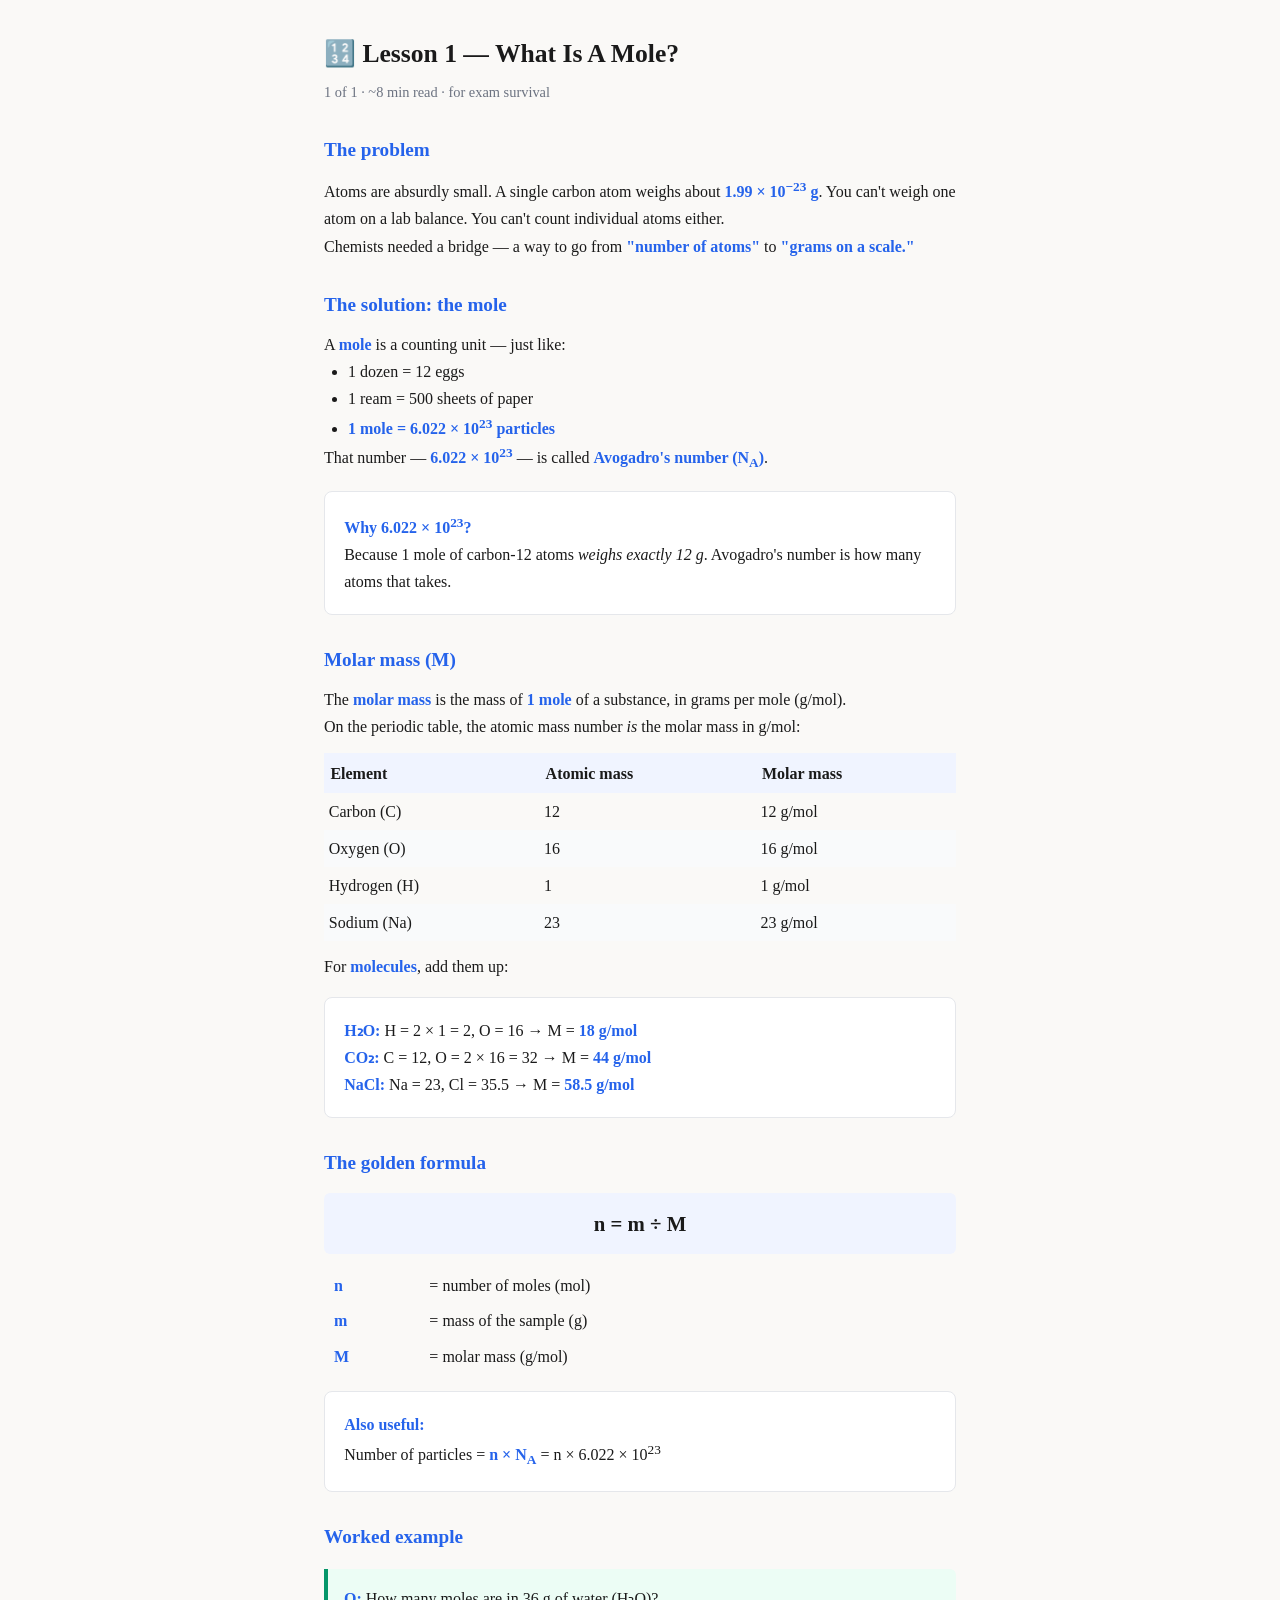
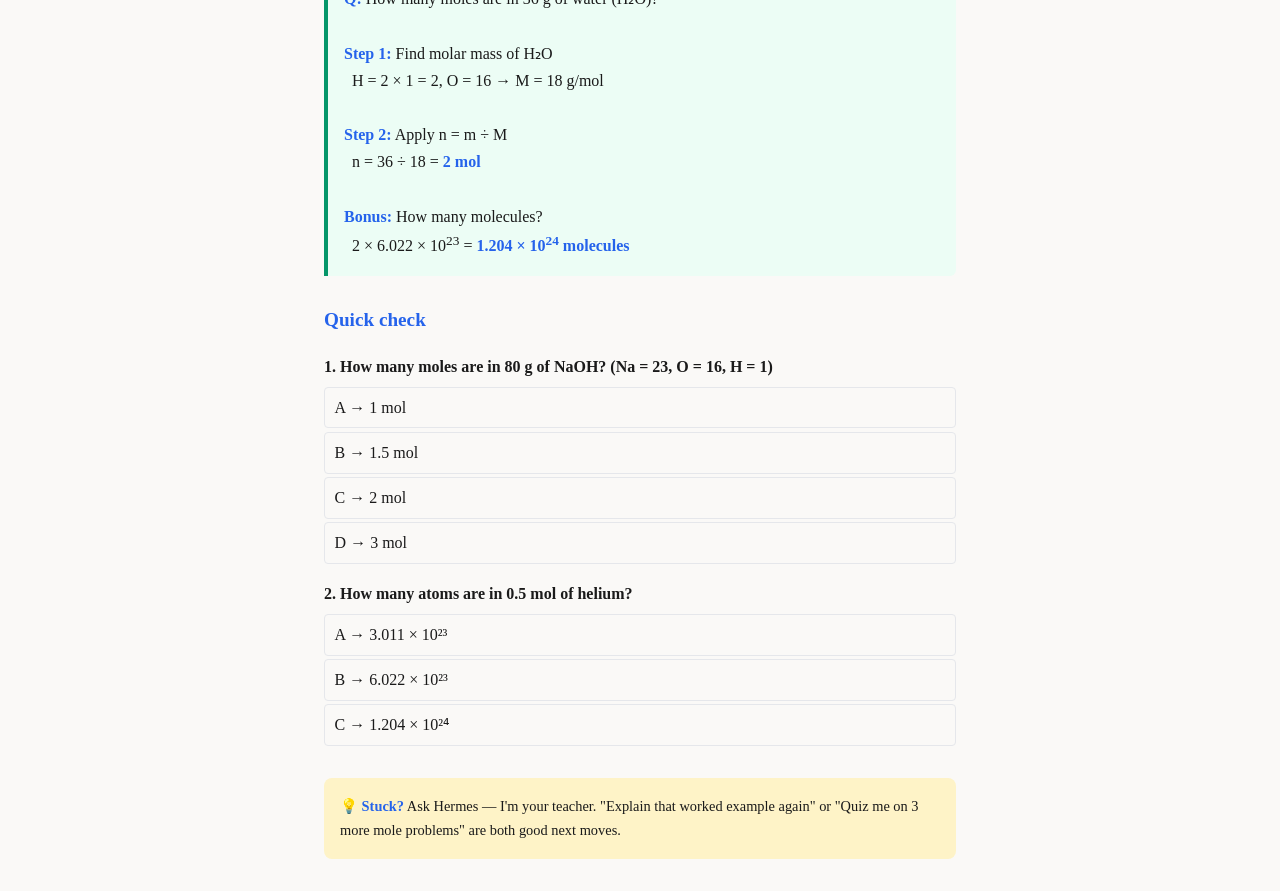
==== assets/mole-concept/lessons/0001-what-is-a-mole.html @ 5b483ba2 "sync: study hub refresh [2026-07-25 13:55]" ====
<!DOCTYPE html>
<html lang="en">
<head>
<meta charset="UTF-8">
<meta name="viewport" content="width=device-width, initial-scale=1.0">
<title>Lesson 1 — What Is A Mole?</title>
<style>
  :root {
    --bg: #faf9f7;
    --text: #1a1a1a;
    --accent: #2563eb;
    --muted: #6b7280;
    --card: #ffffff;
    --border: #e5e7eb;
    --success: #059669;
  }
  * { margin: 0; padding: 0; box-sizing: border-box; }
  body {
    font-family: 'Georgia', 'Times New Roman', serif;
    max-width: 680px; margin: 0 auto; padding: 2rem 1.5rem;
    background: var(--bg); color: var(--text); line-height: 1.7;
  }
  h1 { font-size: 1.6rem; font-weight: 700; margin-bottom: 0.3rem; }
  h2 { font-size: 1.2rem; margin: 1.8rem 0 0.6rem; color: var(--accent); }
  .meta { color: var(--muted); font-size: 0.9rem; margin-bottom: 1.5rem; }
  .card {
    background: var(--card); border: 1px solid var(--border);
    border-radius: 8px; padding: 1.2rem; margin: 1rem 0;
  }
  .formula {
    text-align: center; font-size: 1.3rem; font-weight: 700;
    padding: 0.8rem; background: #f0f4ff; border-radius: 6px;
    margin: 0.8rem 0;
  }
  .worked {
    background: #ecfdf5; border-left: 4px solid var(--success);
    padding: 1rem; border-radius: 0 6px 6px 0; margin: 1rem 0;
  }
  .quiz { margin: 1rem 0; }
  .quiz .q { font-weight: 600; margin-bottom: 0.4rem; }
  .quiz .choice {
    display: block; padding: 0.4rem 0.6rem; margin: 0.2rem 0;
    border: 1px solid var(--border); border-radius: 4px; cursor: pointer;
    transition: background 0.15s;
  }
  .quiz .choice:hover { background: #f0f4ff; }
  .quiz .choice.correct { background: #d1fae5; border-color: var(--success); }
  .quiz .choice.wrong { background: #fee2e2; border-color: #dc2626; }
  .reminder {
    margin-top: 2rem; padding: 1rem; background: #fef3c7;
    border-radius: 8px; font-size: 0.9rem;
  }
  strong { color: var(--accent); }
</style>
</head>
<body>

<h1>🔢 Lesson 1 — What Is A Mole?</h1>
<p class="meta">1 of 1 · ~8 min read · for exam survival</p>

<h2>The problem</h2>
<p>Atoms are absurdly small. A single carbon atom weighs about <strong>1.99 × 10<sup>−23</sup> g</strong>. You can't weigh one atom on a lab balance. You can't count individual atoms either.</p>
<p>Chemists needed a bridge — a way to go from <strong>"number of atoms"</strong> to <strong>"grams on a scale."</strong></p>

<h2>The solution: the mole</h2>
<p>A <strong>mole</strong> is a counting unit — just like:</p>
<ul style="margin-left: 1.5rem;">
  <li>1 dozen = 12 eggs</li>
  <li>1 ream = 500 sheets of paper</li>
  <li><strong>1 mole = 6.022 × 10<sup>23</sup> particles</strong></li>
</ul>
<p>That number — <strong>6.022 × 10<sup>23</sup></strong> — is called <strong>Avogadro's number (N<sub>A</sub>)</strong>.</p>

<div class="card">
  <strong>Why 6.022 × 10<sup>23</sup>?</strong><br>
  Because 1 mole of carbon-12 atoms <em>weighs exactly 12 g</em>. Avogadro's number is how many atoms that takes.
</div>

<h2>Molar mass (M)</h2>
<p>The <strong>molar mass</strong> is the mass of <strong>1 mole</strong> of a substance, in grams per mole (g/mol).</p>
<p>On the periodic table, the atomic mass number <em>is</em> the molar mass in g/mol:</p>

<table style="width:100%; border-collapse: collapse; margin: 0.8rem 0;">
  <tr style="background:#f0f4ff;"><th style="text-align:left; padding:0.4rem;">Element</th><th style="text-align:left; padding:0.4rem;">Atomic mass</th><th style="text-align:left; padding:0.4rem;">Molar mass</th></tr>
  <tr><td style="padding:0.3rem;">Carbon (C)</td><td style="padding:0.3rem;">12</td><td style="padding:0.3rem;">12 g/mol</td></tr>
  <tr style="background:#f9fafb;"><td style="padding:0.3rem;">Oxygen (O)</td><td style="padding:0.3rem;">16</td><td style="padding:0.3rem;">16 g/mol</td></tr>
  <tr><td style="padding:0.3rem;">Hydrogen (H)</td><td style="padding:0.3rem;">1</td><td style="padding:0.3rem;">1 g/mol</td></tr>
  <tr style="background:#f9fafb;"><td style="padding:0.3rem;">Sodium (Na)</td><td style="padding:0.3rem;">23</td><td style="padding:0.3rem;">23 g/mol</td></tr>
</table>

<p>For <strong>molecules</strong>, add them up:</p>
<div class="card">
  <strong>H₂O:</strong> H = 2 × 1 = 2, O = 16 → M = <strong>18 g/mol</strong><br>
  <strong>CO₂:</strong> C = 12, O = 2 × 16 = 32 → M = <strong>44 g/mol</strong><br>
  <strong>NaCl:</strong> Na = 23, Cl = 35.5 → M = <strong>58.5 g/mol</strong>
</div>

<h2>The golden formula</h2>
<div class="formula">
  n = m ÷ M
</div>
<table style="width:100%; margin: 0.8rem 0;">
  <tr><td style="padding:0.2rem 0.5rem;"><strong>n</strong></td><td>= number of moles (mol)</td></tr>
  <tr><td style="padding:0.2rem 0.5rem;"><strong>m</strong></td><td>= mass of the sample (g)</td></tr>
  <tr><td style="padding:0.2rem 0.5rem;"><strong>M</strong></td><td>= molar mass (g/mol)</td></tr>
</table>

<div class="card">
  <strong>Also useful:</strong><br>
  Number of particles = <strong>n × N<sub>A</sub></strong> = n × 6.022 × 10<sup>23</sup>
</div>

<h2>Worked example</h2>
<div class="worked">
  <strong>Q:</strong> How many moles are in 36 g of water (H₂O)?<br><br>
  <strong>Step 1:</strong> Find molar mass of H₂O<br>
  &nbsp;&nbsp;H = 2 × 1 = 2, O = 16 → M = 18 g/mol<br><br>
  <strong>Step 2:</strong> Apply n = m ÷ M<br>
  &nbsp;&nbsp;n = 36 ÷ 18 = <strong>2 mol</strong><br><br>
  <strong>Bonus:</strong> How many molecules?<br>
  &nbsp;&nbsp;2 × 6.022 × 10<sup>23</sup> = <strong>1.204 × 10<sup>24</sup> molecules</strong>
</div>

<h2>Quick check</h2>
<div class="quiz" id="q1">
  <p class="q">1. How many moles are in 80 g of NaOH? (Na = 23, O = 16, H = 1)</p>
  <span class="choice" onclick="check(this, true)">A → 1 mol</span>
  <span class="choice" onclick="check(this, false)">B → 1.5 mol</span>
  <span class="choice" onclick="check(this, true)">C → 2 mol</span>
  <span class="choice" onclick="check(this, false)">D → 3 mol</span>
</div>
<div class="quiz" id="q2">
  <p class="q">2. How many atoms are in 0.5 mol of helium?</p>
  <span class="choice" onclick="check(this, true)">A → 3.011 × 10²³</span>
  <span class="choice" onclick="check(this, false)">B → 6.022 × 10²³</span>
  <span class="choice" onclick="check(this, false)">C → 1.204 × 10²⁴</span>
</div>

<div class="reminder">
  💡 <strong>Stuck?</strong> Ask Hermes — I'm your teacher. "Explain that worked example again" or "Quiz me on 3 more mole problems" are both good next moves.
</div>

<script>
function check(el, isCorrect) {
  const siblings = el.parentElement.querySelectorAll('.choice');
  siblings.forEach(s => { s.classList.remove('correct','wrong'); s.style.pointerEvents='none'; });
  if (isCorrect) {
    el.classList.add('correct');
  } else {
    el.classList.add('wrong');
    const correct = el.parentElement.querySelector('[onclick*="true)"]');
    if (correct) correct.classList.add('correct');
  }
}
</script>

</body>
</html>
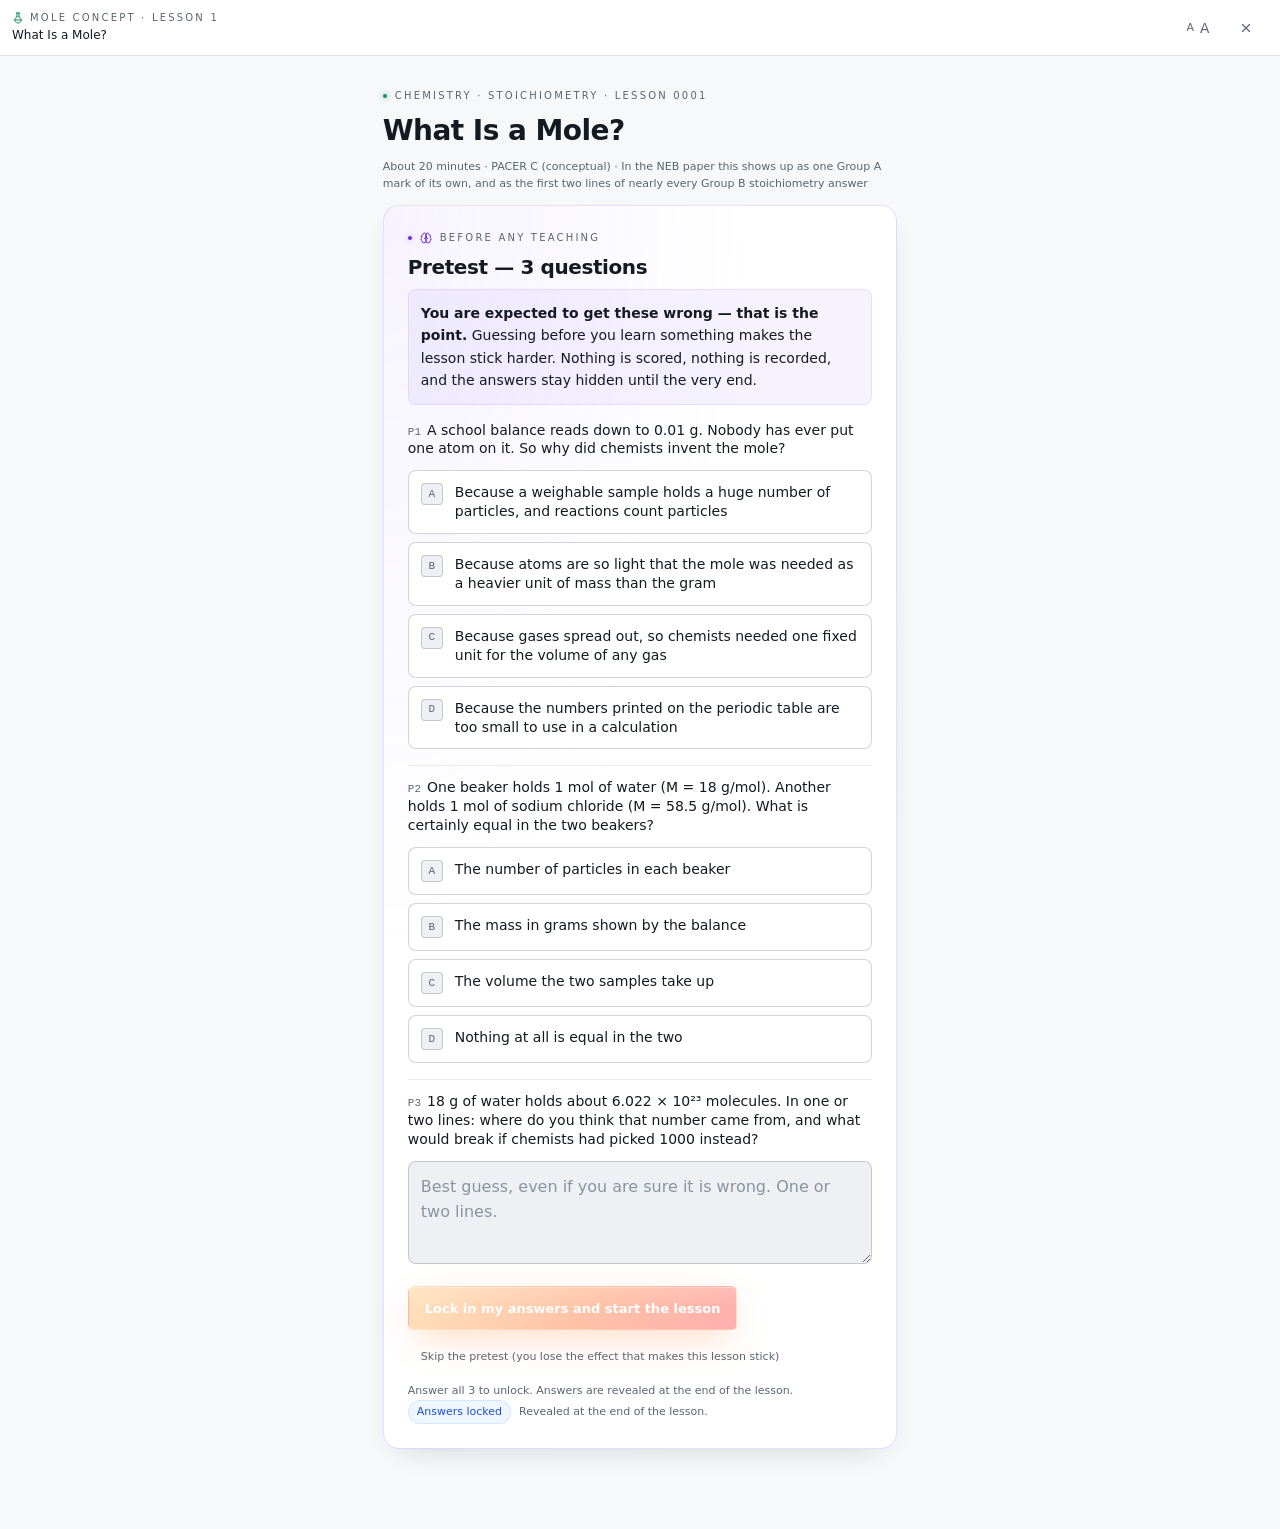
==== commit aaac1b99: "sync: study hub refresh [2026-07-26 19:23]" ====
--- a/assets/mole-concept/lessons/0001-what-is-a-mole.html
+++ b/assets/mole-concept/lessons/0001-what-is-a-mole.html
@@ -1,158 +1,1545 @@
-<!DOCTYPE html>
-<html lang="en">
-<head>
-<meta charset="UTF-8">
-<meta name="viewport" content="width=device-width, initial-scale=1.0">
-<title>Lesson 1 — What Is A Mole?</title>
-<style>
-  :root {
-    --bg: #faf9f7;
-    --text: #1a1a1a;
-    --accent: #2563eb;
-    --muted: #6b7280;
-    --card: #ffffff;
-    --border: #e5e7eb;
-    --success: #059669;
-  }
-  * { margin: 0; padding: 0; box-sizing: border-box; }
-  body {
-    font-family: 'Georgia', 'Times New Roman', serif;
-    max-width: 680px; margin: 0 auto; padding: 2rem 1.5rem;
-    background: var(--bg); color: var(--text); line-height: 1.7;
-  }
-  h1 { font-size: 1.6rem; font-weight: 700; margin-bottom: 0.3rem; }
-  h2 { font-size: 1.2rem; margin: 1.8rem 0 0.6rem; color: var(--accent); }
-  .meta { color: var(--muted); font-size: 0.9rem; margin-bottom: 1.5rem; }
-  .card {
-    background: var(--card); border: 1px solid var(--border);
-    border-radius: 8px; padding: 1.2rem; margin: 1rem 0;
-  }
-  .formula {
-    text-align: center; font-size: 1.3rem; font-weight: 700;
-    padding: 0.8rem; background: #f0f4ff; border-radius: 6px;
-    margin: 0.8rem 0;
-  }
-  .worked {
-    background: #ecfdf5; border-left: 4px solid var(--success);
-    padding: 1rem; border-radius: 0 6px 6px 0; margin: 1rem 0;
-  }
-  .quiz { margin: 1rem 0; }
-  .quiz .q { font-weight: 600; margin-bottom: 0.4rem; }
-  .quiz .choice {
-    display: block; padding: 0.4rem 0.6rem; margin: 0.2rem 0;
-    border: 1px solid var(--border); border-radius: 4px; cursor: pointer;
-    transition: background 0.15s;
-  }
-  .quiz .choice:hover { background: #f0f4ff; }
-  .quiz .choice.correct { background: #d1fae5; border-color: var(--success); }
-  .quiz .choice.wrong { background: #fee2e2; border-color: #dc2626; }
-  .reminder {
-    margin-top: 2rem; padding: 1rem; background: #fef3c7;
-    border-radius: 8px; font-size: 0.9rem;
-  }
-  strong { color: var(--accent); }
-</style>
-</head>
-<body>
-
-<h1>🔢 Lesson 1 — What Is A Mole?</h1>
-<p class="meta">1 of 1 · ~8 min read · for exam survival</p>
-
-<h2>The problem</h2>
-<p>Atoms are absurdly small. A single carbon atom weighs about <strong>1.99 × 10<sup>−23</sup> g</strong>. You can't weigh one atom on a lab balance. You can't count individual atoms either.</p>
-<p>Chemists needed a bridge — a way to go from <strong>"number of atoms"</strong> to <strong>"grams on a scale."</strong></p>
-
-<h2>The solution: the mole</h2>
-<p>A <strong>mole</strong> is a counting unit — just like:</p>
-<ul style="margin-left: 1.5rem;">
-  <li>1 dozen = 12 eggs</li>
-  <li>1 ream = 500 sheets of paper</li>
-  <li><strong>1 mole = 6.022 × 10<sup>23</sup> particles</strong></li>
-</ul>
-<p>That number — <strong>6.022 × 10<sup>23</sup></strong> — is called <strong>Avogadro's number (N<sub>A</sub>)</strong>.</p>
-
-<div class="card">
-  <strong>Why 6.022 × 10<sup>23</sup>?</strong><br>
-  Because 1 mole of carbon-12 atoms <em>weighs exactly 12 g</em>. Avogadro's number is how many atoms that takes.
-</div>
-
-<h2>Molar mass (M)</h2>
-<p>The <strong>molar mass</strong> is the mass of <strong>1 mole</strong> of a substance, in grams per mole (g/mol).</p>
-<p>On the periodic table, the atomic mass number <em>is</em> the molar mass in g/mol:</p>
-
-<table style="width:100%; border-collapse: collapse; margin: 0.8rem 0;">
-  <tr style="background:#f0f4ff;"><th style="text-align:left; padding:0.4rem;">Element</th><th style="text-align:left; padding:0.4rem;">Atomic mass</th><th style="text-align:left; padding:0.4rem;">Molar mass</th></tr>
-  <tr><td style="padding:0.3rem;">Carbon (C)</td><td style="padding:0.3rem;">12</td><td style="padding:0.3rem;">12 g/mol</td></tr>
-  <tr style="background:#f9fafb;"><td style="padding:0.3rem;">Oxygen (O)</td><td style="padding:0.3rem;">16</td><td style="padding:0.3rem;">16 g/mol</td></tr>
-  <tr><td style="padding:0.3rem;">Hydrogen (H)</td><td style="padding:0.3rem;">1</td><td style="padding:0.3rem;">1 g/mol</td></tr>
-  <tr style="background:#f9fafb;"><td style="padding:0.3rem;">Sodium (Na)</td><td style="padding:0.3rem;">23</td><td style="padding:0.3rem;">23 g/mol</td></tr>
-</table>
-
-<p>For <strong>molecules</strong>, add them up:</p>
-<div class="card">
-  <strong>H₂O:</strong> H = 2 × 1 = 2, O = 16 → M = <strong>18 g/mol</strong><br>
-  <strong>CO₂:</strong> C = 12, O = 2 × 16 = 32 → M = <strong>44 g/mol</strong><br>
-  <strong>NaCl:</strong> Na = 23, Cl = 35.5 → M = <strong>58.5 g/mol</strong>
-</div>
-
-<h2>The golden formula</h2>
-<div class="formula">
-  n = m ÷ M
-</div>
-<table style="width:100%; margin: 0.8rem 0;">
-  <tr><td style="padding:0.2rem 0.5rem;"><strong>n</strong></td><td>= number of moles (mol)</td></tr>
-  <tr><td style="padding:0.2rem 0.5rem;"><strong>m</strong></td><td>= mass of the sample (g)</td></tr>
-  <tr><td style="padding:0.2rem 0.5rem;"><strong>M</strong></td><td>= molar mass (g/mol)</td></tr>
-</table>
-
-<div class="card">
-  <strong>Also useful:</strong><br>
-  Number of particles = <strong>n × N<sub>A</sub></strong> = n × 6.022 × 10<sup>23</sup>
-</div>
-
-<h2>Worked example</h2>
-<div class="worked">
-  <strong>Q:</strong> How many moles are in 36 g of water (H₂O)?<br><br>
-  <strong>Step 1:</strong> Find molar mass of H₂O<br>
-  &nbsp;&nbsp;H = 2 × 1 = 2, O = 16 → M = 18 g/mol<br><br>
-  <strong>Step 2:</strong> Apply n = m ÷ M<br>
-  &nbsp;&nbsp;n = 36 ÷ 18 = <strong>2 mol</strong><br><br>
-  <strong>Bonus:</strong> How many molecules?<br>
-  &nbsp;&nbsp;2 × 6.022 × 10<sup>23</sup> = <strong>1.204 × 10<sup>24</sup> molecules</strong>
-</div>
-
-<h2>Quick check</h2>
-<div class="quiz" id="q1">
-  <p class="q">1. How many moles are in 80 g of NaOH? (Na = 23, O = 16, H = 1)</p>
-  <span class="choice" onclick="check(this, true)">A → 1 mol</span>
-  <span class="choice" onclick="check(this, false)">B → 1.5 mol</span>
-  <span class="choice" onclick="check(this, true)">C → 2 mol</span>
-  <span class="choice" onclick="check(this, false)">D → 3 mol</span>
-</div>
-<div class="quiz" id="q2">
-  <p class="q">2. How many atoms are in 0.5 mol of helium?</p>
-  <span class="choice" onclick="check(this, true)">A → 3.011 × 10²³</span>
-  <span class="choice" onclick="check(this, false)">B → 6.022 × 10²³</span>
-  <span class="choice" onclick="check(this, false)">C → 1.204 × 10²⁴</span>
-</div>
-
-<div class="reminder">
-  💡 <strong>Stuck?</strong> Ask Hermes — I'm your teacher. "Explain that worked example again" or "Quiz me on 3 more mole problems" are both good next moves.
-</div>
-
-<script>
-function check(el, isCorrect) {
-  const siblings = el.parentElement.querySelectorAll('.choice');
-  siblings.forEach(s => { s.classList.remove('correct','wrong'); s.style.pointerEvents='none'; });
-  if (isCorrect) {
-    el.classList.add('correct');
-  } else {
-    el.classList.add('wrong');
-    const correct = el.parentElement.querySelector('[onclick*="true)"]');
-    if (correct) correct.classList.add('correct');
-  }
-}
-</script>
-
-</body>
-</html>
+<!DOCTYPE html>
+<!--
+  Engram v2 lesson · topic: Mole Concept (mole-concept)
+  lesson: 0001 — What Is a Mole?
+  subject: Chemistry · unit: Stoichiometry (CDC unit 2, 8 teaching hours)
+  pacer: C (conceptual)
+  built from templates/lesson-template.html v1.0.0 — style + runtime blocks byte-identical
+  updated: 2026-07-26
+-->
+<html lang="en" data-subject="chemistry" data-text="md">
+<head>
+<meta charset="utf-8">
+<meta name="viewport" content="width=device-width, initial-scale=1, viewport-fit=cover">
+<meta name="color-scheme" content="dark light">
+<meta name="referrer" content="no-referrer">
+<title>What Is a Mole? — Mole Concept</title>
+<meta name="description" content="The mole is a counting word for 6.022 x 10 to the 23 particles, and molar mass is the bridge from that count to grams on a balance.">
+<!-- engram-lesson v1 · topic:mole-concept · lesson:0001 · subject:Chemistry · unit:Stoichiometry · pacer:C · updated:2026-07-26 -->
+<style>
+/* ==========================================================================
+   1. TOKENS — mirrors study-hub/theme.css (values only, condensed).
+      Dark is the default. Light is a real second theme (build-constraints §4)
+      and doubles as the print sheet.
+   ========================================================================== */
+:root{
+  color-scheme:dark light;
+  /* surfaces — near-black navy, hue 260. Never neutral gray, never #000 */
+  --bg:#0a0d12; --surface:#11151b; --surface-muted:#181c22; --surface-hover:#1e232c;
+  --surface-nav:#0d1116; --surface-sunken:#070a0e;
+  /* ink */
+  --fg:#f0f2f4; --fg-muted:#87909c; --fg-subtle:#5d6674; --fg-invert:#0c121a; --fg-on-brand:#ffffff;
+  /* borders — translucent white, never gray */
+  --border:rgb(255 255 255/.08); --border-strong:rgb(255 255 255/.12);
+  --border-hover:rgb(240 242 244/.3); --hairline:rgb(255 255 255/.06);
+  /* brand — orange touches <5% of pixels */
+  --brand:#ff8a3d; --brand-rgb:255 138 61; --brand-deep:#d97757;
+  --brand-grad-action:linear-gradient(135deg,#ffc371 0%,#ff7a3d 55%,#ff4e50 100%);
+  --gloss-wash:linear-gradient(180deg,rgb(255 255 255/.135) 0%,rgb(255 255 255/0) 50%);
+  --brand-bar:linear-gradient(180deg,#ffc371,#ff7a3d);
+  /* semantic — recipe everywhere: bg <c>/.10 · text <c> · border <c>/.20 */
+  --good:#10b981; --good-rgb:16 185 129; --good-bg:rgb(16 185 129/.1); --good-bd:rgb(16 185 129/.2);
+  --warn:#f59e0b; --warn-rgb:245 158 11; --warn-bg:rgb(245 158 11/.1); --warn-bd:rgb(245 158 11/.2);
+  --bad:#ef4444;  --bad-rgb:239 68 68;   --bad-bg:rgb(239 68 68/.1);   --bad-bd:rgb(239 68 68/.2);
+  --info:#60a5fa; --info-rgb:96 165 250; --info-bg:rgb(96 165 250/.1);  --info-bd:rgb(96 165 250/.2);
+  --ai:#a78bfa;   --ai-rgb:167 139 250;  --ai-bg:rgb(167 139 250/.1);   --ai-bd:rgb(167 139 250/.2);
+  --neutral:#87909c; --neutral-rgb:135 144 156;
+  --neutral-bg:rgb(135 144 156/.1); --neutral-bd:rgb(135 144 156/.2);
+  /* subject tones */
+  --sub-physics:#60a5fa; --sub-physics-rgb:96 165 250;
+  --sub-chem:#3ddc97;    --sub-chem-rgb:61 220 151;
+  --sub-math:#a78bfa;    --sub-math-rgb:167 139 250;
+  --sub-cs:#22d3ee;      --sub-cs-rgb:34 211 238;
+  --sub-english:#fbbf24; --sub-english-rgb:251 191 36;
+  --sub-nepali:#f472b6;  --sub-nepali-rgb:244 114 182;
+  /* accent channel — the one indirection every block reads */
+  --accent:var(--brand); --accent-rgb:var(--brand-rgb);
+  /* type — nothing between 14px and 18px, deliberately */
+  --font-sans:Inter,"Inter Variable",-apple-system,BlinkMacSystemFont,"Segoe UI Variable Text","Segoe UI",system-ui,Roboto,"Helvetica Neue",Arial,"Noto Sans Devanagari","Nirmala UI",Mangal,sans-serif,"Apple Color Emoji","Segoe UI Emoji";
+  --font-mono:"JetBrains Mono","SFMono-Regular","SF Mono",ui-monospace,"Cascadia Mono","Segoe UI Mono",Menlo,Consolas,"Liberation Mono",monospace;
+  --font-deva:"Noto Sans Devanagari","Nirmala UI",Mangal,"Kalimati",var(--font-sans);
+  --fs-micro:9px; --fs-eyebrow:10px; --fs-meta:11px; --fs-caption:12px;
+  --fs-body:13px; --fs-body-lg:14px; --fs-input:16px;
+  --fs-title:18px; --fs-title-lg:20px; --fs-display:28px;
+  --lh-tight:1.15; --lh-snug:1.35; --lh-body:1.6; --lh-loose:1.75;
+  --tr-metric:-.02em; --tr-eyebrow:.22em; --tr-micro:.2em;
+  --fw-body:400; --fw-medium:500; --fw-semibold:600;
+  --font-features:"cv11","ss01","calt" 1;
+  /* radii · spacing · layout */
+  --r-sm:4px; --r-md:6px; --r-lg:8px; --r-xl:12px; --r-2xl:16px; --r-full:999px;
+  --sp-1:4px; --sp-2:8px; --sp-3:12px; --sp-4:16px; --sp-5:20px; --sp-6:24px;
+  --sp-8:32px; --sp-10:40px; --sp-12:48px;
+  --tap:44px; --prose-max:68ch; --header-h:56px;
+  --safe-top:env(safe-area-inset-top,0px); --safe-bottom:env(safe-area-inset-bottom,0px);
+  --safe-left:env(safe-area-inset-left,0px); --safe-right:env(safe-area-inset-right,0px);
+  /* elevation — coloured glows, never gray dumps */
+  --lip:inset 0 1px 0 rgb(255 255 255/.04);
+  --sh-card:0 10px 30px -15px rgb(0 0 0/.6);
+  --glow-accent:0 16px 48px -16px rgb(var(--accent-rgb)/.4);
+  --sh-btn-primary:0 12px 36px -10px rgb(var(--brand-rgb)/.95),inset 0 1px 0 rgb(255 255 255/.32);
+  --focus-ring:0 0 0 3px rgb(255 138 61/.18),0 0 0 1px rgb(217 119 87/.7);
+  --wash-accent:radial-gradient(120% 100% at 0% 0%,rgb(var(--accent-rgb)/.12),transparent 60%);
+  --veil:rgb(10 13 18/.85);
+  /* motion — one house easing */
+  --ease:cubic-bezier(.4,0,.2,1); --dur-fast:140ms; --dur:240ms; --lift-y:-2px;
+}
+/* accent re-pointers — same contract as theme.css §2 */
+[data-subject="physics"]{--accent:var(--sub-physics);--accent-rgb:var(--sub-physics-rgb)}
+[data-subject="chemistry"]{--accent:var(--sub-chem);--accent-rgb:var(--sub-chem-rgb)}
+[data-subject="maths"],[data-subject="math"],[data-subject="mathematics"]{--accent:var(--sub-math);--accent-rgb:var(--sub-math-rgb)}
+[data-subject="cs"],[data-subject="computer-science"]{--accent:var(--sub-cs);--accent-rgb:var(--sub-cs-rgb)}
+[data-subject="english"]{--accent:var(--sub-english);--accent-rgb:var(--sub-english-rgb)}
+[data-subject="nepali"]{--accent:var(--sub-nepali);--accent-rgb:var(--sub-nepali-rgb)}
+[data-tone="good"]{--accent:var(--good);--accent-rgb:var(--good-rgb)}
+[data-tone="warn"]{--accent:var(--warn);--accent-rgb:var(--warn-rgb)}
+[data-tone="bad"]{--accent:var(--bad);--accent-rgb:var(--bad-rgb)}
+[data-tone="info"]{--accent:var(--info);--accent-rgb:var(--info-rgb)}
+[data-tone="ai"]{--accent:var(--ai);--accent-rgb:var(--ai-rgb)}
+
+/* Text-size control. TWO sizes, both readable; --fs-input never drops below
+   16px or iOS Safari zooms the viewport on focus. */
+html[data-text="lg"]{--fs-body:15px;--fs-body-lg:17px;--fs-meta:13px;--fs-caption:14px;
+  --fs-title:21px;--fs-title-lg:24px;--fs-display:32px;--fs-eyebrow:11px}
+
+/* Light theme — real second theme, and the print sheet. */
+@media (prefers-color-scheme:light){
+  :root{
+    --bg:#f7f8fa; --surface:#fff; --surface-muted:#eef0f4; --surface-hover:#e7eaef;
+    --surface-nav:#fff; --surface-sunken:#e9ecf1;
+    --fg:#141922; --fg-muted:#5a6472; --fg-subtle:#8a93a1; --fg-invert:#fff;
+    --border:rgb(14 20 30/.12); --border-strong:rgb(14 20 30/.18);
+    --border-hover:rgb(14 20 30/.34); --hairline:rgb(14 20 30/.08);
+    --lip:inset 0 1px 0 rgb(255 255 255/.6);
+    --sh-card:0 10px 30px -18px rgb(14 20 30/.28);
+    --veil:rgb(247 248 250/.88);
+    --brand-deep:#b8542f;
+    --good:#047857;--warn:#a16207;--bad:#b91c1c;--info:#1d4ed8;--ai:#6d28d9;
+    --sub-chem:#0f8f5f;--sub-physics:#1d4ed8;--sub-math:#6d28d9;
+    --sub-cs:#0e7490;--sub-english:#a16207;--sub-nepali:#be185d;
+    --sub-chem-rgb:15 143 95;--sub-physics-rgb:29 78 216;--sub-math-rgb:109 40 217;
+    --sub-cs-rgb:14 116 144;--sub-english-rgb:161 98 7;--sub-nepali-rgb:190 24 93;
+  }
+}
+
+/* ==========================================================================
+   2. RESET + BASE
+   ========================================================================== */
+*,*::before,*::after{box-sizing:border-box;border:0 solid var(--border)}
+html{-webkit-text-size-adjust:100%;text-size-adjust:100%;scroll-behavior:smooth}
+body{margin:0;background:var(--bg);color:var(--fg);font-family:var(--font-sans);
+  font-size:var(--fs-body);line-height:var(--lh-body);font-feature-settings:var(--font-features);
+  -webkit-font-smoothing:antialiased;overflow-x:hidden;
+  padding-left:var(--safe-left);padding-right:var(--safe-right)}
+h1,h2,h3,h4{margin:0;font-weight:var(--fw-semibold);letter-spacing:var(--tr-metric);line-height:var(--lh-snug)}
+h1{font-size:var(--fs-display)} h2{font-size:var(--fs-title-lg)} h3{font-size:var(--fs-title)} h4{font-size:var(--fs-body-lg)}
+p,ul,ol,table,figure,pre{margin:0 0 var(--sp-3)}
+p:last-child,ul:last-child,ol:last-child{margin-bottom:0}
+ul,ol{padding-inline-start:var(--sp-5)}
+li{margin-bottom:var(--sp-1)}
+a{color:var(--accent);text-decoration-color:rgb(var(--accent-rgb)/.4);text-underline-offset:2px}
+a:hover{text-decoration-color:rgb(var(--accent-rgb)/.9)}
+strong{font-weight:var(--fw-semibold);color:var(--fg)}
+code,kbd,pre,.mono{font-family:var(--font-mono);font-variant-numeric:tabular-nums}
+button,input,textarea,select{font:inherit;color:inherit;background:none;margin:0}
+button{cursor:pointer;touch-action:manipulation;-webkit-tap-highlight-color:transparent}
+img,svg{display:block;max-width:100%}
+:where(a,button,input,textarea,select,summary,[tabindex]):focus-visible{outline:none;box-shadow:var(--focus-ring)}
+.sr-only{position:absolute;width:1px;height:1px;padding:0;margin:-1px;overflow:hidden;clip:rect(0 0 0 0);white-space:nowrap;border:0}
+
+/* ==========================================================================
+   3. STICKY MINI-HEADER  (topic · lesson N · text size · streak-safe close)
+   ========================================================================== */
+.lh{position:sticky;top:0;z-index:100;display:flex;align-items:center;gap:var(--sp-3);
+  min-height:var(--header-h);padding:var(--safe-top) var(--sp-3) 0;
+  background:var(--veil);border-bottom:1px solid var(--border)}
+/* No backdrop-filter (GPU law): .lh is sticky over a scrolling column, so a
+   backdrop blur re-samples on every scroll frame. Opaque chrome instead. */
+.lh{background:var(--surface-nav)}
+.lh__id{min-width:0;flex:1 1 auto;display:flex;flex-direction:column;justify-content:center;
+  padding:var(--sp-2) 0}
+.lh__topic{display:flex;align-items:center;gap:6px;font-size:var(--fs-eyebrow);
+  font-weight:var(--fw-medium);text-transform:uppercase;letter-spacing:var(--tr-eyebrow);
+  color:var(--fg-muted);white-space:nowrap;overflow:hidden;text-overflow:ellipsis}
+.lh__topic .ico{color:var(--accent)}
+.lh__title{font-size:var(--fs-caption);font-weight:var(--fw-medium);color:var(--fg);
+  white-space:nowrap;overflow:hidden;text-overflow:ellipsis}
+.lh__acts{display:flex;align-items:center;gap:var(--sp-1);flex:0 0 auto}
+.lh__btn{display:inline-flex;align-items:center;justify-content:center;gap:6px;
+  min-width:var(--tap);min-height:var(--tap);padding:0 var(--sp-2);border-radius:var(--r-md);
+  color:var(--fg-muted);font-size:var(--fs-meta);font-weight:var(--fw-medium);
+  transition:background-color var(--dur-fast) var(--ease),color var(--dur-fast) var(--ease)}
+.lh__btn:hover{background:var(--surface-hover);color:var(--fg)}
+.lh__bar{position:absolute;left:0;right:0;bottom:-1px;height:2px;background:var(--brand-bar);
+  transform:scaleX(0);transform-origin:0 50%;box-shadow:0 0 8px rgb(255 122 61/.55)}
+
+/* ==========================================================================
+   4. PAGE FRAME
+   ========================================================================== */
+.wrap{max-width:var(--prose-max);margin:0 auto;padding:var(--sp-5) var(--sp-4) calc(var(--sp-12) + var(--safe-bottom))}
+@media (min-width:768px){.wrap{padding:var(--sp-8) var(--sp-6) var(--sp-12)}}
+.sec{margin:0 0 var(--sp-8);scroll-margin-top:calc(var(--header-h) + var(--sp-4))}
+.eyebrow{display:flex;align-items:center;gap:var(--sp-2);font-size:var(--fs-eyebrow);
+  font-weight:var(--fw-medium);text-transform:uppercase;letter-spacing:var(--tr-eyebrow);
+  color:var(--fg-muted);margin-bottom:var(--sp-2)}
+.eyebrow::before{content:"";width:4px;height:4px;flex:0 0 auto;border-radius:50%;
+  background:var(--accent);box-shadow:0 0 6px rgb(var(--accent-rgb)/.8)}
+.eyebrow .ico{color:var(--accent)}
+.lede{font-size:var(--fs-body-lg);line-height:var(--lh-loose);color:var(--fg)}
+.meta{font-size:var(--fs-meta);color:var(--fg-muted)}
+.hr{height:1px;background:var(--border);margin:var(--sp-8) 0;border:0}
+
+/* card */
+.card{position:relative;overflow:hidden;padding:var(--sp-4);border:1px solid var(--border);
+  border-radius:var(--r-xl);background:var(--surface);box-shadow:var(--lip),var(--sh-card)}
+.card--tone{background-image:var(--wash-accent)}
+.card--tone::after{content:"";position:absolute;top:-64px;right:-64px;width:176px;height:176px;
+  border-radius:50%;opacity:.28;pointer-events:none;
+  /* radial-gradient, NOT filter:blur - same look, a fraction of the cost.
+     A 48px blur is a full-surface GPU pass on every paint of this element. */
+  background:radial-gradient(circle,rgb(var(--accent-rgb) / 0.55),transparent 70%)}
+.card__title{font-size:var(--fs-title);font-weight:var(--fw-semibold);letter-spacing:var(--tr-metric)}
+.card__body{position:relative}
+
+/* pill / chip / dot */
+.pill{display:inline-flex;align-items:center;gap:6px;padding:3px var(--sp-2);border:1px solid;
+  border-radius:var(--r-full);font-size:var(--fs-meta);font-weight:var(--fw-medium);line-height:1.45;
+  white-space:nowrap;background:var(--neutral-bg);color:var(--neutral);border-color:var(--neutral-bd)}
+.pill--good{background:var(--good-bg);color:var(--good);border-color:var(--good-bd)}
+.pill--warn{background:var(--warn-bg);color:var(--warn);border-color:var(--warn-bd)}
+.pill--bad{background:var(--bad-bg);color:var(--bad);border-color:var(--bad-bd)}
+.pill--info{background:var(--info-bg);color:var(--info);border-color:var(--info-bd)}
+.pill--accent{background:rgb(var(--accent-rgb)/.1);color:var(--accent);border-color:rgb(var(--accent-rgb)/.2)}
+.chip{display:inline-block;font-size:var(--fs-micro);letter-spacing:var(--tr-micro);
+  text-transform:uppercase;padding:2px 6px;border-radius:var(--r-sm);
+  background:rgb(var(--accent-rgb)/.15);color:var(--accent);border:1px solid rgb(var(--accent-rgb)/.3)}
+.chip--mis{background:var(--bad-bg);color:var(--bad);border-color:var(--bad-bd);font-family:var(--font-mono)}
+.row{display:flex;align-items:center;gap:var(--sp-2);flex-wrap:wrap}
+
+/* buttons */
+.btn{display:inline-flex;align-items:center;justify-content:center;gap:var(--sp-2);
+  min-height:var(--tap);padding:10px var(--sp-4);border:1px solid var(--border-strong);
+  border-radius:var(--r-md);background:var(--surface-muted);color:var(--fg);
+  font-size:var(--fs-body);font-weight:var(--fw-medium);line-height:1.2;text-align:center;
+  text-decoration:none;box-shadow:var(--lip);
+  transition:background-color var(--dur-fast) var(--ease),border-color var(--dur-fast) var(--ease),
+    transform var(--dur-fast) var(--ease)}
+.btn:hover{background:var(--surface-hover);border-color:var(--border-hover)}
+.btn:active{transform:scale(.99)}
+.btn[disabled],.btn[aria-disabled="true"]{opacity:.45;pointer-events:none}
+.btn-primary{border-color:transparent;color:var(--fg-on-brand);font-weight:var(--fw-semibold);
+  background-color:var(--brand);background-image:var(--gloss-wash),var(--brand-grad-action);
+  box-shadow:var(--sh-btn-primary)}
+.btn-ghost{background:transparent;border-color:transparent;color:var(--fg-muted);box-shadow:none}
+.btn-ghost:hover{background:var(--surface-hover);color:var(--fg)}
+.btn--sm{min-height:36px;padding:6px var(--sp-3);font-size:var(--fs-meta)}
+.btn--block{width:100%}
+.btn-row{display:flex;gap:var(--sp-2);flex-wrap:wrap;margin-top:var(--sp-3)}
+
+/* maths + notation */
+.math,.sci,.formula{font-variant-numeric:tabular-nums lining-nums}
+.math sub,.math sup,.sci sub,.sci sup,.formula sub,.formula sup{font-size:.68em;line-height:0;
+  position:relative;vertical-align:baseline}
+.math sup,.sci sup,.formula sup{top:-.5em}
+.math sub,.sci sub,.formula sub{bottom:-.22em}
+.sci{white-space:nowrap}
+.unit{color:var(--fg-muted);margin-left:.28em}
+.formula{display:inline-block;padding:2px 8px;border-radius:var(--r-sm);
+  background:var(--surface-muted);font-family:var(--font-mono);font-size:.95em}
+.formula-block{display:block;padding:var(--sp-3) var(--sp-4);margin:var(--sp-3) 0;
+  border-left:2px solid rgb(var(--accent-rgb)/.5);border-radius:0 var(--r-lg) var(--r-lg) 0;
+  background:var(--surface-muted);font-size:var(--fs-body-lg);overflow-x:auto;text-align:center}
+.deva{font-family:var(--font-deva)}
+
+/* tables — always inside .scroll-x; the page body never scrolls sideways */
+.scroll-x{overflow-x:auto;-webkit-overflow-scrolling:touch;border:1px solid var(--border);
+  border-radius:var(--r-lg);background:var(--surface)}
+table{border-collapse:collapse;width:100%;font-size:var(--fs-meta)}
+thead th{padding:var(--sp-2) var(--sp-3);background:var(--surface-muted);color:var(--fg-muted);
+  font-size:var(--fs-eyebrow);font-weight:var(--fw-medium);text-transform:uppercase;
+  letter-spacing:.08em;text-align:left;white-space:nowrap}
+tbody td{padding:10px var(--sp-3);border-bottom:1px solid var(--hairline);vertical-align:middle;white-space:nowrap}
+tbody tr:last-child td{border-bottom:0}
+td.num,th.num{text-align:right;font-variant-numeric:tabular-nums}
+tbody tr.is-answer td{background:rgb(var(--accent-rgb)/.08);font-weight:var(--fw-semibold)}
+
+/* ==========================================================================
+   5. PEDAGOGY BLOCKS
+   ========================================================================== */
+
+/* 5.1 pretest gate ------------------------------------------------------- */
+.gate{border:1px solid rgb(var(--ai-rgb)/.28);border-radius:var(--r-2xl);
+  background:var(--surface);box-shadow:var(--lip),var(--sh-card);padding:var(--sp-4);
+  background-image:radial-gradient(120% 100% at 0% 0%,rgb(var(--ai-rgb)/.10),transparent 60%)}
+@media (min-width:768px){.gate{padding:var(--sp-6)}}
+.gate__framing{margin:var(--sp-2) 0 var(--sp-4);padding:var(--sp-3);border-radius:var(--r-lg);
+  background:var(--ai-bg);border:1px solid var(--ai-bd);color:var(--fg);font-size:var(--fs-body-lg)}
+body[data-gate="closed"] #lesson-body{display:none}
+body[data-gate="open"] #pretest-live{display:none}
+
+/* 5.2 MCQ ----------------------------------------------------------------- */
+.q{margin:0 0 var(--sp-4);padding:var(--sp-3) 0 0;border-top:1px solid var(--hairline)}
+.q:first-of-type{border-top:0;padding-top:0}
+.q__stem{font-size:var(--fs-body-lg);line-height:var(--lh-snug);margin-bottom:var(--sp-3)}
+.q__num{font-family:var(--font-mono);font-size:var(--fs-meta);color:var(--fg-muted);margin-right:6px}
+.opts{display:flex;flex-direction:column;gap:var(--sp-2)}
+.option{display:flex;align-items:flex-start;gap:var(--sp-3);width:100%;min-height:var(--tap);
+  padding:var(--sp-3);border:1px solid var(--border-strong);border-radius:var(--r-lg);
+  background:var(--surface);color:var(--fg);font-size:var(--fs-body-lg);line-height:var(--lh-snug);
+  text-align:left;box-shadow:var(--lip);
+  transition:border-color var(--dur-fast) var(--ease),background-color var(--dur-fast) var(--ease)}
+.option:hover{border-color:var(--border-hover);background:var(--surface-hover)}
+.option__key{display:grid;place-items:center;flex:0 0 auto;width:22px;height:22px;
+  border:1px solid var(--border-strong);border-radius:var(--r-sm);background:var(--surface-muted);
+  font-family:var(--font-mono);font-size:var(--fs-meta);color:var(--fg-muted)}
+.option.is-selected{border-color:rgb(var(--accent-rgb)/.5)}
+.option.is-correct{border-color:var(--good-bd);background:var(--good-bg)}
+.option.is-correct .option__key{background:var(--good-bg);color:var(--good);border-color:var(--good-bd)}
+.option.is-wrong{border-color:var(--bad-bd);background:var(--bad-bg)}
+.option.is-wrong .option__key{background:var(--bad-bg);color:var(--bad);border-color:var(--bad-bd)}
+.q.is-locked .option{pointer-events:none}
+.fb{margin-top:var(--sp-3);padding:var(--sp-3);border-radius:var(--r-lg);font-size:var(--fs-body);
+  border:1px solid var(--border);background:var(--surface-muted)}
+.fb--good{border-color:var(--good-bd);background:var(--good-bg)}
+.fb--bad{border-color:var(--bad-bd);background:var(--bad-bg)}
+.fb__marks{display:block;font-weight:var(--fw-semibold);margin-bottom:4px}
+
+/* 5.3 named method steps -------------------------------------------------- */
+.step{position:relative;padding:var(--sp-3) var(--sp-4);margin:0 0 var(--sp-2);
+  border-left:2px solid rgb(var(--accent-rgb)/.55);border-radius:0 var(--r-lg) var(--r-lg) 0;
+  background:var(--surface)}
+.step__n{display:inline-block;font-family:var(--font-mono);font-size:var(--fs-eyebrow);
+  letter-spacing:var(--tr-micro);text-transform:uppercase;color:var(--accent);margin-bottom:2px}
+.step strong{color:var(--fg)}
+
+/* 5.4 interactive model (predict → act → explain) -------------------------- */
+.model__stage{padding:var(--sp-4);border:1px solid var(--border);border-radius:var(--r-lg);
+  background:var(--surface-muted);margin-top:var(--sp-3)}
+.model__stage[hidden]{display:none}
+.ctl{display:block;margin-bottom:var(--sp-4)}
+.ctl__lab{display:flex;justify-content:space-between;align-items:baseline;gap:var(--sp-3);
+  font-size:var(--fs-meta);color:var(--fg-muted);margin-bottom:6px}
+.ctl__val{font-family:var(--font-mono);font-size:var(--fs-body-lg);font-weight:var(--fw-semibold);
+  color:var(--fg);font-variant-numeric:tabular-nums}
+input[type=range]{-webkit-appearance:none;appearance:none;width:100%;height:var(--tap);
+  background:transparent;display:block}
+input[type=range]::-webkit-slider-runnable-track{height:6px;border-radius:var(--r-full);
+  background:var(--surface-hover);border:1px solid var(--border)}
+input[type=range]::-moz-range-track{height:6px;border-radius:var(--r-full);
+  background:var(--surface-hover);border:1px solid var(--border)}
+input[type=range]::-webkit-slider-thumb{-webkit-appearance:none;appearance:none;width:24px;height:24px;
+  margin-top:-10px;border-radius:50%;background:var(--accent);border:2px solid var(--bg);
+  box-shadow:0 0 10px rgb(var(--accent-rgb)/.6)}
+input[type=range]::-moz-range-thumb{width:24px;height:24px;border-radius:50%;background:var(--accent);
+  border:2px solid var(--bg);box-shadow:0 0 10px rgb(var(--accent-rgb)/.6)}
+.readout{display:grid;grid-template-columns:repeat(auto-fit,minmax(120px,1fr));gap:var(--sp-2);
+  margin-top:var(--sp-3)}
+.ro{padding:var(--sp-3);border:1px solid var(--border);border-radius:var(--r-lg);background:var(--surface)}
+.ro__lab{font-size:var(--fs-eyebrow);text-transform:uppercase;letter-spacing:var(--tr-eyebrow);
+  color:var(--fg-muted)}
+.ro__val{margin-top:4px;font-size:var(--fs-title);font-weight:var(--fw-semibold);
+  font-variant-numeric:tabular-nums;letter-spacing:var(--tr-metric)}
+.ro--key .ro__val{color:var(--accent);text-shadow:0 0 24px rgb(var(--accent-rgb)/.35)}
+.verdict{margin-top:var(--sp-3);font-size:var(--fs-body);color:var(--fg-muted)}
+.particles{display:flex;flex-wrap:wrap;gap:4px;margin-top:var(--sp-3);min-height:24px}
+.particles i{width:12px;height:12px;border-radius:50%;background:rgb(var(--accent-rgb)/.75);
+  box-shadow:0 0 6px rgb(var(--accent-rgb)/.5)}
+.particles i.alt{background:rgb(var(--info-rgb)/.75);box-shadow:0 0 6px rgb(var(--info-rgb)/.5)}
+
+/* 5.5 pitfalls ------------------------------------------------------------ */
+.pit{padding:var(--sp-3) var(--sp-4);margin:0 0 var(--sp-3);border:1px solid var(--bad-bd);
+  border-left:2px solid var(--bad);border-radius:0 var(--r-lg) var(--r-lg) 0;background:var(--bad-bg)}
+.pit__head{display:flex;align-items:center;gap:var(--sp-2);flex-wrap:wrap;margin-bottom:6px}
+.pit__head .ico{color:var(--bad)}
+.pit__name{font-weight:var(--fw-semibold);font-size:var(--fs-body-lg)}
+.pit__why{margin-top:6px;padding-top:6px;border-top:1px solid var(--bad-bd);
+  font-size:var(--fs-meta);color:var(--fg-muted)}
+.pit__why b{color:var(--fg);font-weight:var(--fw-medium)}
+
+/* 5.6 retrieval check + produced-answer problems + reveal ------------------ */
+.rc,.prob{padding:var(--sp-4);border:1px solid var(--border);border-radius:var(--r-xl);
+  background:var(--surface);box-shadow:var(--lip);margin-bottom:var(--sp-4)}
+.rc{border-color:rgb(var(--accent-rgb)/.25)}
+textarea.pad{width:100%;min-height:96px;padding:var(--sp-3);border:1px solid var(--border-strong);
+  border-radius:var(--r-lg);background:var(--surface-muted);color:var(--fg);
+  font-size:var(--fs-input);line-height:var(--lh-body);resize:vertical;font-family:var(--font-sans)}
+textarea.pad::placeholder{color:var(--fg-subtle)}
+.conf{display:flex;gap:var(--sp-2);flex-wrap:wrap;margin:var(--sp-3) 0 0}
+.conf__b{flex:1 1 auto;min-width:96px;min-height:var(--tap);padding:8px var(--sp-3);
+  border:1px solid var(--border-strong);border-radius:var(--r-md);background:var(--surface-muted);
+  font-size:var(--fs-meta);color:var(--fg-muted)}
+.conf__b[aria-pressed="true"]{border-color:rgb(var(--accent-rgb)/.6);color:var(--accent);
+  background:rgb(var(--accent-rgb)/.1)}
+.reveal{margin-top:var(--sp-3);padding:var(--sp-3) var(--sp-4);border:1px solid var(--border);
+  border-radius:var(--r-lg);background:var(--surface-muted)}
+.reveal[hidden]{display:none}
+.chain{list-style:none;padding:0;margin:0;counter-reset:st}
+.chain li{position:relative;padding:0 0 var(--sp-3) var(--sp-6);margin:0}
+.chain li::before{counter-increment:st;content:counter(st);position:absolute;left:0;top:1px;
+  width:20px;height:20px;display:grid;place-items:center;border-radius:50%;
+  background:rgb(var(--accent-rgb)/.15);color:var(--accent);border:1px solid rgb(var(--accent-rgb)/.35);
+  font-family:var(--font-mono);font-size:var(--fs-micro)}
+.chain .just{display:block;font-size:var(--fs-meta);color:var(--fg-muted);margin-top:2px}
+.chain .mk{float:right;margin-left:var(--sp-2);font-family:var(--font-mono);font-size:var(--fs-micro);
+  color:var(--good);background:var(--good-bg);border:1px solid var(--good-bd);
+  border-radius:var(--r-sm);padding:1px 5px}
+.ladder{display:inline-flex;align-items:center;gap:6px;font-size:var(--fs-micro);
+  letter-spacing:var(--tr-micro);text-transform:uppercase;color:var(--fg-muted)}
+.ladder b{color:var(--accent);font-weight:var(--fw-semibold)}
+.selfscore{display:flex;gap:var(--sp-2);flex-wrap:wrap;margin-top:var(--sp-3);
+  padding-top:var(--sp-3);border-top:1px solid var(--hairline)}
+.selfscore__b{min-width:var(--tap);min-height:var(--tap);padding:0 var(--sp-3);
+  border:1px solid var(--border-strong);border-radius:var(--r-md);background:var(--surface);
+  font-family:var(--font-mono);font-size:var(--fs-body)}
+.selfscore__b[aria-pressed="true"]{border-color:rgb(var(--accent-rgb)/.6);color:var(--accent);
+  background:rgb(var(--accent-rgb)/.1)}
+.marks-out{margin-top:var(--sp-3);font-size:var(--fs-body-lg);font-weight:var(--fw-medium)}
+
+/* 5.7 reconstruction ------------------------------------------------------ */
+.spine{list-style:none;padding:0;margin:var(--sp-3) 0 0}
+.spine li{margin:0 0 var(--sp-2)}
+.spine label{display:flex;align-items:flex-start;gap:var(--sp-3);min-height:var(--tap);
+  padding:var(--sp-2) var(--sp-3);border:1px solid var(--border);border-radius:var(--r-lg);
+  background:var(--surface-muted);cursor:pointer}
+.spine input{width:20px;height:20px;flex:0 0 auto;margin-top:2px;accent-color:var(--accent)}
+.spine label:has(input:checked){border-color:var(--good-bd);background:var(--good-bg)}
+
+/* 5.8 citation / next ----------------------------------------------------- */
+.cite{padding:var(--sp-3) var(--sp-4);border:1px solid var(--border);border-radius:var(--r-lg);
+  background:var(--surface-muted);font-size:var(--fs-meta);color:var(--fg-muted)}
+.cite b{color:var(--fg);font-weight:var(--fw-medium)}
+.nav-next{display:flex;gap:var(--sp-2);flex-wrap:wrap;margin-top:var(--sp-4)}
+.nav-next a{flex:1 1 200px}
+
+/* 5.9 QC panel (authoring errors) — visible, loud, never silent ------------ */
+.qc{position:sticky;top:var(--header-h);z-index:90;margin:0 0 var(--sp-4);padding:var(--sp-3) var(--sp-4);
+  border:1px solid var(--bad-bd);border-left:3px solid var(--bad);border-radius:var(--r-lg);
+  background:var(--bad-bg);font-size:var(--fs-meta)}
+.qc[hidden]{display:none}
+.qc h4{color:var(--bad);margin-bottom:6px}
+.qc ul{margin:0;padding-inline-start:var(--sp-4)}
+.qc code{font-size:var(--fs-micro);color:var(--fg)}
+
+/* icons */
+.ico{width:16px;height:16px;flex:0 0 auto;stroke-width:2}
+.ico--14{width:14px;height:14px} .ico--12{width:12px;height:12px}
+
+/* ==========================================================================
+   6. REDUCED MOTION — every transition/animation collapses
+   ========================================================================== */
+@media (prefers-reduced-motion:reduce){
+  :root{--dur-fast:.01ms;--dur:.01ms;--lift-y:0px}
+  html{scroll-behavior:auto}
+  *,*::before,*::after{animation-duration:.01ms!important;animation-iteration-count:1!important;
+    transition-duration:.01ms!important;scroll-behavior:auto!important}
+}
+
+/* ==========================================================================
+   7. PRINT — one clean paper copy, all answers revealed, no controls
+   ========================================================================== */
+@media print{
+  :root{--bg:#fff;--surface:#fff;--surface-muted:#f4f5f7;--surface-hover:#eee;
+    --fg:#111;--fg-muted:#555;--fg-subtle:#777;--border:#ccc;--border-strong:#bbb;
+    --hairline:#ddd;--lip:none;--sh-card:none;--good:#0a6b4b;--bad:#a11;--warn:#8a5a00;
+    --accent:#333;--accent-rgb:51 51 51;--wash-accent:none;--veil:#fff}
+  @page{margin:14mm}
+  body{background:#fff;color:#111;font-size:11pt;line-height:1.45}
+  .lh,.lh__acts,.btn,.btn-row,.conf,.selfscore,.qc,.no-print,input[type=range],.model__stage .ctl{display:none!important}
+  .card--tone::after{display:none}
+  .reveal,.model__stage,#lesson-body,#pretest-live{display:block!important}
+  .sec{page-break-inside:avoid;margin-bottom:14pt}
+  .prob,.rc,.card,.gate{break-inside:avoid;box-shadow:none;border:1px solid #ccc}
+  textarea.pad{min-height:80pt;background:#fff;border:1px dashed #999}
+  a{color:#111;text-decoration:underline}
+  a[href^="http"]::after{content:" (" attr(href) ")";font-size:8pt;color:#555}
+}
+</style>
+</head>
+<body data-gate="closed">
+
+<!-- Inline icon subset. Lessons ship standalone and cannot reach
+     study-hub/assets/icons.svg — these six shapes are copied from it. -->
+<svg width="0" height="0" style="position:absolute" aria-hidden="true" focusable="false"><defs>
+<symbol id="i-subject" viewBox="0 0 24 24" fill="none" stroke="currentColor" stroke-width="2" stroke-linecap="round" stroke-linejoin="round"><path d="M10 2v7.31"/><path d="M14 9.3V2"/><path d="M8.5 2h7"/><path d="M14 9.3a6.5 6.5 0 1 1-4 0"/><path d="M5.52 16h12.96"/></symbol>
+<symbol id="i-warn" viewBox="0 0 24 24" fill="none" stroke="currentColor" stroke-width="2" stroke-linecap="round" stroke-linejoin="round"><path d="m21.73 18-8-14a2 2 0 0 0-3.48 0l-8 14A2 2 0 0 0 4 21h16a2 2 0 0 0 1.73-3"/><path d="M12 9v4"/><path d="M12 17h.01"/></symbol>
+<symbol id="i-target" viewBox="0 0 24 24" fill="none" stroke="currentColor" stroke-width="2" stroke-linecap="round" stroke-linejoin="round"><circle cx="12" cy="12" r="10"/><circle cx="12" cy="12" r="6"/><circle cx="12" cy="12" r="2"/></symbol>
+<symbol id="i-brain" viewBox="0 0 24 24" fill="none" stroke="currentColor" stroke-width="2" stroke-linecap="round" stroke-linejoin="round"><path d="M12 5a3 3 0 1 0-5.997.125 4 4 0 0 0-2.526 5.77 4 4 0 0 0 .556 6.588A4 4 0 1 0 12 18Z"/><path d="M12 5a3 3 0 1 1 5.997.125 4 4 0 0 1 2.526 5.77 4 4 0 0 1-.556 6.588A4 4 0 1 1 12 18Z"/><path d="M15 13a4.5 4.5 0 0 1-3-4 4.5 4.5 0 0 1-3 4"/></symbol>
+<symbol id="i-x" viewBox="0 0 24 24" fill="none" stroke="currentColor" stroke-width="2" stroke-linecap="round" stroke-linejoin="round"><path d="M18 6 6 18"/><path d="m6 6 12 12"/></symbol>
+<symbol id="i-next" viewBox="0 0 24 24" fill="none" stroke="currentColor" stroke-width="2" stroke-linecap="round" stroke-linejoin="round"><path d="M5 12h14"/><path d="m12 5 7 7-7 7"/></symbol>
+</defs></svg>
+
+<!-- ======================= STICKY MINI-HEADER ======================= -->
+<header class="lh">
+  <div class="lh__id">
+    <span class="lh__topic"><svg class="ico ico--12"><use href="#i-subject"/></svg>Mole Concept · Lesson 1</span>
+    <span class="lh__title">What Is a Mole?</span>
+  </div>
+  <div class="lh__acts">
+    <button class="lh__btn" id="text-size" type="button" aria-pressed="false"
+            aria-label="Larger text">A<span style="font-size:1.25em">A</span></button>
+    <button class="lh__btn" id="close-lesson" type="button"
+            aria-label="Close this lesson. Your streak is safe — nothing is lost.">
+      <svg class="ico ico--14"><use href="#i-x"/></svg><span class="sr-only">Close</span>
+    </button>
+  </div>
+  <span class="lh__bar" id="progress-bar" aria-hidden="true"></span>
+</header>
+
+<main class="wrap">
+
+  <div class="qc" id="qc-panel" hidden role="alert">
+    <h4>Authoring errors — do not ship this lesson</h4>
+    <ul id="qc-list"></ul>
+  </div>
+
+  <p class="eyebrow">Chemistry · Stoichiometry · Lesson 0001</p>
+  <h1>What Is a Mole?</h1>
+  <p class="meta" style="margin-top:var(--sp-2)">
+    About 20 minutes · PACER C (conceptual) ·
+    In the NEB paper this shows up as one Group A mark of its own, and as the first
+    two lines of nearly every Group B stoichiometry answer
+  </p>
+
+  <!-- ================= 1. PRETEST GATE (delayed answers) ================= -->
+  <section class="sec gate" id="pretest" data-tone="ai" aria-labelledby="pretest-h">
+    <p class="eyebrow"><svg class="ico ico--12"><use href="#i-brain"/></svg>Before any teaching</p>
+    <h2 id="pretest-h">Pretest — 3 questions</h2>
+    <p class="gate__framing">
+      <strong>You are expected to get these wrong — that is the point.</strong>
+      Guessing before you learn something makes the lesson stick harder. Nothing is
+      scored, nothing is recorded, and the answers stay hidden until the very end.
+    </p>
+
+    <div id="pretest-live">
+      <div class="q" data-q="pt1" data-pretest="1" data-correct="count"
+           data-key-note="asks what problem a unit was invented to solve — a judgement, not a calculation">
+        <p class="q__stem"><span class="q__num">P1</span>A school balance reads down to 0.01 g.
+          Nobody has ever put one atom on it. So why did chemists invent the mole?</p>
+        <div class="opts">
+          <button class="option" type="button" data-value="count" data-why="A weighable sample holds an enormous number of particles, and reactions happen particle by particle. The mole is the counting word that lets a mass be read as a number of particles."><span class="option__key"></span><span>Because a weighable sample holds a huge number of particles, and reactions count particles</span></button>
+          <button class="option" type="button" data-value="mass" data-why="The mole is not a mass. Its unit is mol and it counts particles; the gram stays the unit of mass throughout the paper."><span class="option__key"></span><span>Because atoms are so light that the mole was needed as a heavier unit of mass than the gram</span></button>
+          <button class="option" type="button" data-value="volume" data-why="Volume enters much later, and only for gases at a stated temperature and pressure. The mole applies to solids, liquids and gases alike."><span class="option__key"></span><span>Because gases spread out, so chemists needed one fixed unit for the volume of any gas</span></button>
+          <button class="option" type="button" data-value="table" data-why="The periodic-table numbers are already usable — they become the molar mass in g/mol. The problem being solved is counting, not the size of those numbers."><span class="option__key"></span><span>Because the numbers printed on the periodic table are too small to use in a calculation</span></button>
+        </div>
+        <div class="fb" hidden></div>
+      </div>
+
+      <div class="q" data-q="pt2" data-pretest="1" data-correct="particles"
+           data-key-note="compares two samples of different substances — a conceptual discrimination">
+        <p class="q__stem"><span class="q__num">P2</span>One beaker holds 1 mol of water
+          (M = 18 g/mol). Another holds 1 mol of sodium chloride (M = 58.5 g/mol).
+          What is certainly equal in the two beakers?</p>
+        <div class="opts">
+          <button class="option" type="button" data-value="particles" data-why="One mole is 6.022 × 10²³ particles of anything at all, so equal amounts in mol always mean equal counts of particles."><span class="option__key"></span><span>The number of particles in each beaker</span></button>
+          <button class="option" type="button" data-value="mass" data-why="1 mol of water is 18 g and 1 mol of sodium chloride is 58.5 g. Equal amount in mol almost never means equal mass in g."><span class="option__key"></span><span>The mass in grams shown by the balance</span></button>
+          <button class="option" type="button" data-value="volume" data-why="Volume depends on density and on state. Two samples of equal amount can take up very different space."><span class="option__key"></span><span>The volume the two samples take up</span></button>
+          <button class="option" type="button" data-value="none" data-why="The particle count is equal, and fixing exactly that is the reason the mole exists."><span class="option__key"></span><span>Nothing at all is equal in the two</span></button>
+        </div>
+        <div class="fb" hidden></div>
+      </div>
+
+      <div class="q" data-q="pt3" data-pretest="1" data-free="1">
+        <p class="q__stem"><span class="q__num">P3</span>18 g of water holds about
+          6.022 × 10²³ molecules. In one or two lines: where do you think that number came
+          from, and what would break if chemists had picked 1000 instead?</p>
+        <textarea class="pad" id="pt3-pad" rows="3" placeholder="Best guess, even if you are sure it is wrong. One or two lines."></textarea>
+      </div>
+
+      <div class="btn-row">
+        <button class="btn btn-primary" id="pretest-lock" type="button" disabled>
+          Lock in my answers and start the lesson
+        </button>
+        <button class="btn btn-ghost btn--sm" id="pretest-skip" type="button">
+          Skip the pretest (you lose the effect that makes this lesson stick)
+        </button>
+      </div>
+      <p class="meta" id="pretest-hint" style="margin-top:var(--sp-2)">
+        Answer all 3 to unlock. Answers are revealed at the end of the lesson.
+      </p>
+    </div>
+
+    <p class="row" id="pretest-done" hidden>
+      <span class="pill pill--info">Answers locked</span>
+      <span class="meta">Revealed at the end of the lesson.</span>
+    </p>
+  </section>
+
+  <div id="lesson-body">
+
+  <!-- ========================== 2. BIG IDEA ========================== -->
+  <section class="sec" id="big-idea" aria-labelledby="big-idea-h">
+    <p class="eyebrow"><svg class="ico ico--12"><use href="#i-target"/></svg>The big idea</p>
+    <h2 id="big-idea-h">A mole is a counting word. It counts 6.022 × 10²³ particles — nothing else.</h2>
+    <p class="lede">A shopkeeper says <em>one dozen eggs</em> and means 12 eggs. He says
+      <em>one ream of paper</em> and means 500 sheets. Neither word says anything about mass:
+      a dozen eggs and a dozen bricks are both twelve things. <strong>Mole</strong> is the same
+      kind of word, with a much bigger number attached — one mole is
+      6.022 × 10²³ particles of whatever you are counting. That number has a name,
+      the <strong>Avogadro constant</strong>, written N<sub>A</sub> = 6.022 × 10²³ mol⁻¹.</p>
+    <div class="formula-block"><span class="math">n = m ÷ M &nbsp;&nbsp;·&nbsp;&nbsp; N = n × N<sub>A</sub></span></div>
+    <p>Nobody can count particles directly, so chemistry weighs them instead. The
+      <strong>molar mass M</strong>, in g/mol, is the mass of one mole of a substance, and it is
+      the only bridge between the two worlds: grams on the balance on one side, particles that
+      react on the other. Every stoichiometry question in the NEB paper crosses that bridge at
+      least once, which is why this one lesson sits underneath about a third of the chemistry
+      marks you are currently losing.</p>
+  </section>
+
+  <!-- ===================== 3. NAMED METHOD ===================== -->
+  <section class="sec" id="method" aria-labelledby="method-h">
+    <p class="eyebrow">The method</p>
+    <h2 id="method-h">The three-box road — mass ⇄ moles ⇄ particles</h2>
+    <p>Three boxes, two arrows. <strong>Grams</strong> is what a balance reads.
+      <strong>Moles</strong> is the middle box and every question passes through it.
+      <strong>Particles</strong> is a bare count with no unit. You can never jump from grams
+      straight to particles; the road goes through the middle box both ways.</p>
+
+    <p class="meta">The atomic masses used in this whole topic — memorise this board before any
+      molar-mass work, because the paper does not always print it:</p>
+    <div class="scroll-x">
+      <table>
+        <thead><tr>
+          <th>Element</th><th class="num">H</th><th class="num">C</th><th class="num">N</th>
+          <th class="num">O</th><th class="num">Na</th><th class="num">S</th>
+          <th class="num">Cl</th><th class="num">Ca</th>
+        </tr></thead>
+        <tbody>
+          <tr><td>Atomic mass (amu, per atom)</td><td class="num">1</td><td class="num">12</td><td class="num">14</td><td class="num">16</td><td class="num">23</td><td class="num">32</td><td class="num">35.5</td><td class="num">40</td></tr>
+          <tr><td>Molar mass (g/mol, per mole)</td><td class="num">1</td><td class="num">12</td><td class="num">14</td><td class="num">16</td><td class="num">23</td><td class="num">32</td><td class="num">35.5</td><td class="num">40</td></tr>
+        </tbody>
+      </table>
+    </div>
+    <p class="meta" style="margin-top:var(--sp-2)">Same numbers, two different units. One carbon
+      atom has a mass of 12 amu; one mole of carbon atoms has a mass of 12 g, so its molar mass is
+      12 g/mol. Writing amu where g/mol belongs is a marked error even when the digits are right.</p>
+
+    <div class="step"><span class="step__n">Step 1 · Name the boxes</span>
+      <div><strong>Write what you are given and what is asked, each with its unit.</strong>
+        g means the grams box, mol means the middle box, "how many molecules" means the
+        particle box. Two seconds here decides the whole road.</div></div>
+    <div class="step"><span class="step__n">Step 2 · Build M</span>
+      <div><strong>Add the atomic masses of every atom in the formula, in g/mol.</strong>
+        For H<sub>2</sub>O: 2(1) + 16 = 18 g/mol. For CO<sub>2</sub>: 12 + 2(16) = 44 g/mol.
+        Count the subscript on every element, hydrogen included.</div></div>
+    <div class="step"><span class="step__n">Step 3 · Cross to moles</span>
+      <div><strong>n = m ÷ M</strong>, that is g ÷ g/mol = mol. The units cancel to mol, which is
+        the check that the division went the right way round. Going back is m = n × M.</div></div>
+    <div class="step"><span class="step__n">Step 4 · Cross to particles</span>
+      <div><strong>N = n × N<sub>A</sub></strong>, that is mol × 6.022 × 10²³ mol⁻¹ = a bare
+        count. Coming back from particles to moles is a division by 6.022 × 10²³ mol⁻¹.</div></div>
+
+    <p class="meta" style="margin-top:var(--sp-3)">
+      Write the unit on every line. An examiner marks the line, not your intention.
+    </p>
+  </section>
+
+  <!-- =============== 4. GUIDED MODEL — predict → act → explain =============== -->
+  <section class="sec card card--tone" id="model" aria-labelledby="model-h">
+    <div class="card__body">
+      <p class="eyebrow">Interactive · predict first</p>
+      <h2 id="model-h">Watch the bridge carry mass into a count</h2>
+      <p>Below, the sample mass <em>m</em> in g and the molar mass <em>M</em> in g/mol both move.
+        Each dot that appears stands for 0.1 mol of particles. Commit to a prediction before you
+        touch anything.</p>
+
+      <div class="q" data-q="model-pred" data-model-predict="1" data-key="doubleTheMass">
+        <p class="q__stem"><strong>Predict first.</strong> Keep water on the balance
+          (M = 18 g/mol) and change the sample from 18 g to 36 g. What happens to the number of
+          water molecules in the sample?</p>
+        <div class="opts">
+          <button class="option" type="button" data-value="2" data-why="Twice the mass at the same molar mass is twice the amount in mol, and twice the amount is twice the count of molecules."><span class="option__key"></span><span>It doubles — twice the mass holds twice the molecules</span></button>
+          <button class="option" type="button" data-value="1" data-why="Molecules of water do not get heavier when you weigh out more. Extra grams are extra molecules, not fatter ones."><span class="option__key"></span><span>It stays the same — each molecule is heavier</span></button>
+          <button class="option" type="button" data-value="4" data-why="The relationship n = m ÷ M is a straight division, so doubling m doubles n. Nothing here is squared."><span class="option__key"></span><span>It goes up four times — mass counts twice</span></button>
+        </div>
+        <div class="fb" hidden></div>
+      </div>
+
+      <div class="model__stage" id="model-act" hidden>
+        <p class="eyebrow">Now act</p>
+        <label class="ctl">
+          <span class="ctl__lab">Sample mass on the balance, m
+            <span class="ctl__val" data-out="m"></span></span>
+          <input type="range" data-var="m" data-unit="g"
+                 min="0" max="120" step="1"
+                 value="18" aria-label="Sample mass on the balance, m">
+        </label>
+        <label class="ctl">
+          <span class="ctl__lab">Molar mass of the substance, M (water is 18 g/mol)
+            <span class="ctl__val" data-out="M"></span></span>
+          <input type="range" data-var="M" data-unit="g/mol"
+                 min="2" max="150" step="0.5"
+                 value="18" aria-label="Molar mass of the substance, M">
+        </label>
+
+        <div class="readout" id="model-readout" role="status" aria-live="polite"></div>
+        <div class="particles" id="model-particles" aria-hidden="true"></div>
+        <p class="verdict" id="model-verdict"></p>
+        <div class="btn-row">
+          <button class="btn" id="model-explain-btn" type="button">I have seen enough — explain it</button>
+        </div>
+      </div>
+
+      <div class="model__stage" id="model-explain" hidden>
+        <p class="eyebrow">Why it behaved that way</p>
+        <p>Two things move the number of dots, and they move it in opposite directions. More grams
+          on the balance means more particles, so <em>n</em> rises with <em>m</em>. A heavier
+          molar mass means each mole costs more grams, so the same mass buys fewer moles and
+          <em>n</em> falls as <em>M</em> rises. Set m = 18 g with M = 18 g/mol and you get exactly
+          1 mol; set m = 18 g with M = 36 g/mol and you get 0.5 mol from the same reading on the
+          balance. The balance never changed — the substance did.</p>
+        <p class="meta">That is Step 3 of the three-box road doing its work: grams alone say
+          nothing about how many particles are present until M is known.</p>
+      </div>
+    </div>
+  </section>
+
+  <!-- ========================= 5. WORKED TABLE ========================= -->
+  <section class="sec" id="worked" aria-labelledby="worked-h">
+    <p class="eyebrow">Worked example · rung 1 of 4 (fully worked)</p>
+    <h2 id="worked-h">88 g of carbon dioxide, all the way to molecules</h2>
+    <p>A cylinder is emptied of 88 g of CO<sub>2</sub>. Find the amount in mol and the number of
+      molecules. Atomic masses: C = 12, O = 16 (g/mol).</p>
+    <div class="scroll-x">
+      <table>
+        <thead><tr>
+          <th>Element</th><th class="num">Atoms in CO₂</th><th class="num">Atomic mass (g/mol)</th>
+          <th class="num">Mass contributed (g/mol)</th><th class="num">Running total (g/mol)</th>
+        </tr></thead>
+        <tbody>
+          <tr><td>C</td><td class="num">1</td><td class="num">12</td><td class="num">12</td><td class="num">12</td></tr>
+          <tr><td>O</td><td class="num">2</td><td class="num">16</td><td class="num">32</td><td class="num">44</td></tr>
+          <tr><td>M(CO₂)</td><td class="num">—</td><td class="num">—</td><td class="num">—</td><td class="num">44</td></tr>
+          <tr class="is-answer"><td>n = 88 g ÷ 44 g/mol = 2 mol</td><td class="num" colspan="4">N = 2 mol × 6.022 × 10²³ mol⁻¹ = 1.2044 × 10²⁴ molecules</td></tr>
+        </tbody>
+      </table>
+    </div>
+    <p class="meta" style="margin-top:var(--sp-2)">Units check: g ÷ g/mol leaves mol, and
+      mol × mol⁻¹ leaves a bare number. A count of molecules carries no unit — writing
+      "1.2044 × 10²⁴ g" there loses the mark even though the digits are right.</p>
+    <p style="margin-top:var(--sp-3)"><strong>Self-explanation (do not skip):</strong> say out loud
+      why the same 88 g of oxygen gas, O<sub>2</sub> (M = 32 g/mol), would <em>not</em> give 2 mol.
+      If the sentence does not come, read Step 3 again — that sentence is the lesson.</p>
+  </section>
+
+  <!-- ===================== 6. RETRIEVAL CHECK 1 ===================== -->
+  <section class="sec rc" id="rc-1" data-rc="1" aria-labelledby="rc1-h">
+    <p class="eyebrow">Retrieval check 1 of 2 · notes closed</p>
+    <h3 id="rc1-h">Write the three-box road from memory: the three boxes, the arrow between each pair, and the unit that comes out.</h3>
+    <textarea class="pad" rows="4" data-pad="rc1" placeholder="From memory. Do not scroll up."></textarea>
+    <div class="conf" role="group" aria-label="How sure are you?">
+      <button class="conf__b" type="button" data-conf="1" aria-pressed="false">Guess</button>
+      <button class="conf__b" type="button" data-conf="3" aria-pressed="false">Fairly sure</button>
+      <button class="conf__b" type="button" data-conf="5" aria-pressed="false">Certain</button>
+    </div>
+    <div class="btn-row">
+      <button class="btn" type="button" data-reveal="rc1-ans" data-needs="rc1" data-min="12">Check against the model answer</button>
+    </div>
+    <div class="reveal" id="rc1-ans" hidden>
+      <p><strong>Model answer.</strong> Box 1 mass in g → divide by M in g/mol → Box 2 amount in
+        mol → multiply by N<sub>A</sub> = 6.022 × 10²³ mol⁻¹ → Box 3 number of particles, a bare
+        count. Reverse the road by reversing both operations: divide by N<sub>A</sub>, then
+        multiply by M.</p>
+      <p class="meta">Two marks live here in a 5-mark question: one for n = m ÷ M with the unit,
+        one for N = n × N<sub>A</sub>. An answer that lands on the right number with no visible
+        road scores the answer mark only.</p>
+    </div>
+  </section>
+
+  <!-- ========================= 7. PITFALLS ========================= -->
+  <section class="sec" id="pitfalls" aria-labelledby="pitfalls-h">
+    <p class="eyebrow"><svg class="ico ico--12"><use href="#i-warn"/></svg>Where marks are lost</p>
+    <h2 id="pitfalls-h">Pitfalls</h2>
+
+    <div class="pit" data-misconception="CH-M01">
+      <div class="pit__head">
+        <svg class="ico ico--14"><use href="#i-warn"/></svg>
+        <span class="pit__name">"A mole is a kind of mass — one mole of anything weighs the same."</span>
+        <span class="chip chip--mis">CH-M01</span>
+      </div>
+      <div>A mole is an amount of substance, measured in mol, and it counts particles. One mole of
+        water has a mass of 18 g, one mole of sodium chloride 58.5 g, one mole of calcium carbonate
+        100 g. The count is identical; the mass is not. Mass is the thing the balance reads, and it
+        always needs its own symbol, m in g.</div>
+      <div class="pit__why"><b>Why it feels right:</b> every mole calculation you meet begins with
+        a mass in grams and the two numbers sit next to each other on the page, so the words start
+        to feel interchangeable long before anyone says out loud that mol and g are different
+        quantities.</div>
+    </div>
+
+    <div class="pit" data-misconception="CH-M02">
+      <div class="pit__head">
+        <svg class="ico ico--14"><use href="#i-warn"/></svg>
+        <span class="pit__name">"Equal masses hold equal numbers of particles."</span>
+        <span class="chip chip--mis">CH-M02</span>
+      </div>
+      <div>Take 44 g of CO<sub>2</sub> (M = 44 g/mol) and 44 g of water (M = 18 g/mol). The first
+        is 1 mol, so 6.022 × 10²³ molecules; the second is 44 ÷ 18 = 2.44 mol, so
+        1.47 × 10²⁴ molecules — well over twice as many, from the same reading on the balance.
+        Equal masses hold equal numbers of particles only when the molar masses are equal.</div>
+      <div class="pit__why"><b>Why it feels right:</b> in everyday life equal weights of the same
+        kind of thing really do mean equal counts — two kilograms of rice is twice one kilogram.
+        The rule only breaks when the two samples are different substances, which is exactly the
+        case every exam question picks.</div>
+    </div>
+
+    <div class="pit" data-misconception="CH-M03">
+      <div class="pit__head">
+        <svg class="ico ico--14"><use href="#i-warn"/></svg>
+        <span class="pit__name">"Molecular mass in amu and molar mass in g/mol are different quantities."</span>
+        <span class="chip chip--mis">CH-M03</span>
+      </div>
+      <div>They are the same number wearing different units. One molecule of water has a mass of
+        18 amu; one mole of water — that is 6.022 × 10²³ molecules — has a mass of 18 g, so
+        M(H<sub>2</sub>O) = 18 g/mol. In working, always write g/mol, because n = m ÷ M only
+        cancels to mol when M carries g/mol.</div>
+      <div class="pit__why"><b>Why it feels right:</b> two different unit names look like two
+        different physical quantities, and the sentence "same number, different unit" is rarely
+        said out loud in class even once.</div>
+    </div>
+
+    <div class="pit" data-misconception="CH-M08">
+      <div class="pit__head">
+        <svg class="ico ico--14"><use href="#i-warn"/></svg>
+        <span class="pit__name">"6.022 × 10²³ is a mass, or a volume, or grams per mole."</span>
+        <span class="chip chip--mis">CH-M08</span>
+      </div>
+      <div>N<sub>A</sub> = 6.022 × 10²³ mol⁻¹ is a count per mole and nothing else. It never
+        appears with g attached. Multiplying a mass in g by N<sub>A</sub> produces a number with
+        the unit g/mol, which is not a count of anything — that unit on the line is the signal
+        that the road was walked from the wrong box.</div>
+      <div class="pit__why"><b>Why it feels right:</b> it is the only large number on the page and
+        every other large number in chemistry so far has been a mass, so the hand reaches for it
+        whenever an answer looks too small.</div>
+    </div>
+  </section>
+
+  <!-- ===================== 8. RETRIEVAL CHECK 2 (MCQ) ===================== -->
+  <section class="sec rc" id="rc-2" data-rc="2" aria-labelledby="rc2-h">
+    <p class="eyebrow">Retrieval check 2 of 2 · discriminate the pitfall</p>
+    <h3 id="rc2-h">The question that has caught this class before</h3>
+    <div class="q" data-q="rc2" data-key="molesOfNaOH">
+      <p class="q__stem">How many moles are in 80 g of sodium hydroxide, NaOH?
+        (Na = 23, O = 16, H = 1, all in g/mol.)</p>
+      <div class="opts">
+        <button class="option" type="button" data-value="2" data-why="M(NaOH) = 23 + 16 + 1 = 40 g/mol, so n = 80 g ÷ 40 g/mol = 2 mol. The units cancel to mol, which confirms the division ran the right way."><span class="option__key"></span><span>2 mol, because M is 40 g/mol and 80 ÷ 40 = 2</span></button>
+        <button class="option" type="button" data-value="1" data-why="1 mol of NaOH is 40 g, not 80 g. This answer treats the sample mass as though it were the molar mass."><span class="option__key"></span><span>1 mol, because 80 g is one full mole of it</span></button>
+        <button class="option" type="button" data-value="0.5" data-why="This divides 40 by 80 — the molar mass by the sample mass. That gives mol⁻¹ per gram, not mol; the unit on the line catches it."><span class="option__key"></span><span>0.5 mol, because 40 ÷ 80 gives one half</span></button>
+        <button class="option" type="button" data-value="3.5" data-why="This uses only the sodium, M = 23 g/mol. Every atom in the formula contributes, so O and H belong in the sum."><span class="option__key"></span><span>3.5 mol, because sodium is 23 and 80 ÷ 23 is 3.5</span></button>
+      </div>
+      <div class="fb" hidden></div>
+    </div>
+    <p class="meta">Now use it: without writing any working, say what mass of NaOH would be needed
+      for 0.25 mol. (10 g.)</p>
+  </section>
+
+  <!-- ============ 9. PRODUCED-ANSWER PROBLEMS (completion→faded→cold) ============ -->
+  <section class="sec" id="problems" aria-labelledby="problems-h">
+    <p class="eyebrow">Produce the answer · nothing is multiple choice from here</p>
+    <h2 id="problems-h">Three problems, scaffolding removed one rung at a time</h2>
+    <p class="meta">Rung 1 (fully worked) was the table above. These are rungs 2, 3 and 4.</p>
+
+    <div class="prob" id="prob-1" data-prob="1" data-level="completion">
+      <p class="ladder">Rung 2 · <b>Completion</b> — the start is done for you</p>
+      <p class="q__stem">Find the amount in mol, and the number of molecules, in 9.8 g of
+        sulphuric acid, H₂SO₄. (H = 1, S = 32, O = 16 g/mol.)</p>
+      <div class="formula-block"><span class="math">M(H<sub>2</sub>SO<sub>4</sub>) = 2(1) + 32 + 4(16) = 98 g/mol</span></div>
+      <p class="meta">Two lines are left: cross to moles, then cross to particles.</p>
+      <textarea class="pad" rows="3" data-pad="p1" placeholder="Finish it. Units on every line."></textarea>
+      <div class="btn-row">
+        <button class="btn" type="button" data-reveal="p1-ans" data-needs="p1" data-min="6">Show the marking scheme</button>
+        <button class="btn btn-ghost btn--sm" type="button" data-stuck="p1">I am stuck — open it anyway</button>
+      </div>
+      <div class="reveal" id="p1-ans" hidden>
+        <ol class="chain">
+          <li><span class="mk">1</span>n = m ÷ M = 9.8 g ÷ 98 g/mol = 0.1 mol<span class="just">g ÷ g/mol cancels to mol — that unit is half the mark.</span></li>
+          <li><span class="mk">1</span>N = n × N<sub>A</sub> = 0.1 mol × 6.022 × 10²³ mol⁻¹<span class="just">Particles always come from the middle box, never straight from grams.</span></li>
+          <li><span class="mk">1</span>N = 6.022 × 10²² molecules<span class="just">0.1 of 10²³ is 10²², so the power drops by one. A bare count, no unit.</span></li>
+        </ol>
+        <div class="selfscore" role="group" data-score="p1" data-total="3"
+             aria-label="How many of those lines did you write?">
+          <span class="meta" style="width:100%">How many of those lines did you actually write?</span>
+        </div>
+        <p class="marks-out" data-marks="p1"></p>
+      </div>
+    </div>
+
+    <div class="prob" id="prob-2" data-prob="2" data-level="faded">
+      <p class="ladder">Rung 3 · <b>Faded</b> — one nudge, then it is yours</p>
+      <p class="q__stem">What mass of calcium carbonate, CaCO₃, is 0.25 mol?
+        (Ca = 40, C = 12, O = 16 g/mol.)</p>
+      <p class="meta">Nudge: this one walks the road backwards, from the middle box to grams.</p>
+      <textarea class="pad" rows="4" data-pad="p2" placeholder="Every line: quantity, number, unit."></textarea>
+      <div class="btn-row">
+        <button class="btn" type="button" data-reveal="p2-ans" data-needs="p2" data-min="10">Show the marking scheme</button>
+        <button class="btn btn-ghost btn--sm" type="button" data-stuck="p2">I am stuck — open it anyway</button>
+      </div>
+      <div class="reveal" id="p2-ans" hidden>
+        <ol class="chain">
+          <li><span class="mk">1</span>M(CaCO<sub>3</sub>) = 40 + 12 + 3(16) g/mol<span class="just">The subscript 3 sits on the oxygen only, so 3 × 16 = 48.</span></li>
+          <li><span class="mk">1</span>M(CaCO<sub>3</sub>) = 100 g/mol<span class="just">40 + 12 + 48 = 100. Worth writing on its own line — it is a mark.</span></li>
+          <li><span class="mk">1</span>Rearrange n = m ÷ M to m = n × M<span class="just">Going from the middle box to grams reverses the arrow.</span></li>
+          <li><span class="mk">1</span>m = 0.25 mol × 100 g/mol = 25 g<span class="just">mol × g/mol cancels to g, which is what the question asked for.</span></li>
+        </ol>
+        <div class="selfscore" role="group" data-score="p2" data-total="4"
+             aria-label="How many of those lines did you write?">
+          <span class="meta" style="width:100%">How many of those lines did you actually write?</span>
+        </div>
+        <p class="marks-out" data-marks="p2"></p>
+      </div>
+    </div>
+
+    <div class="prob" id="prob-3" data-prob="3" data-level="cold">
+      <p class="ladder">Rung 4 · <b>Cold</b> — exam conditions, no help on the page</p>
+      <p class="q__stem">A sample of sodium sulphate, Na₂SO₄, contains 3.011 × 10²³ formula units.
+        Find (a) the amount in mol and (b) the mass of the sample in g.
+        (Na = 23, S = 32, O = 16 g/mol.)</p>
+      <p class="meta">Worth 5 marks in the real paper. Give yourself 12 minutes — the exam pays
+        about 2.4 minutes per mark.</p>
+      <textarea class="pad" rows="5" data-pad="p3" placeholder="Full working. This is what an examiner will see."></textarea>
+      <div class="btn-row">
+        <button class="btn" type="button" data-reveal="p3-ans" data-needs="p3" data-min="16">Show the marking scheme</button>
+        <button class="btn btn-ghost btn--sm" type="button" data-stuck="p3">I am stuck — open it anyway</button>
+      </div>
+      <div class="reveal" id="p3-ans" hidden>
+        <ol class="chain">
+          <li><span class="mk">1</span>n = N ÷ N<sub>A</sub> = 3.011 × 10²³ ÷ 6.022 × 10²³ mol⁻¹<span class="just">Coming from the particle box means dividing, never multiplying.</span></li>
+          <li><span class="mk">1</span>n = 0.5 mol<span class="just">3.011 is exactly half of 6.022, and the powers of ten cancel, so only the halving is left.</span></li>
+          <li><span class="mk">1</span>M(Na<sub>2</sub>SO<sub>4</sub>) = 2(23) + 32 + 4(16) g/mol<span class="just">The subscript 2 belongs to sodium alone and the 4 to oxygen alone.</span></li>
+          <li><span class="mk">1</span>M(Na<sub>2</sub>SO<sub>4</sub>) = 46 + 32 + 64 = 142 g/mol<span class="just">Its own line, its own mark.</span></li>
+          <li><span class="mk">1</span>m = n × M = 0.5 mol × 142 g/mol = 71 g<span class="just">mol × g/mol = g. The final answer carries its unit.</span></li>
+        </ol>
+        <div class="selfscore" role="group" data-score="p3" data-total="5"
+             aria-label="How many of those lines did you write?">
+          <span class="meta" style="width:100%">How many of those lines did you actually write?</span>
+        </div>
+        <p class="marks-out" data-marks="p3"></p>
+      </div>
+    </div>
+  </section>
+
+  <!-- ==================== 10. BLANK-PAGE RECONSTRUCTION ==================== -->
+  <section class="sec card" id="reconstruct" aria-labelledby="recon-h">
+    <div class="card__body">
+      <p class="eyebrow"><svg class="ico ico--12"><use href="#i-brain"/></svg>Close the lesson before you do this</p>
+      <h2 id="recon-h">Blank-page reconstruction</h2>
+      <p>Shut this page — or at least stop scrolling. On a blank page, rebuild the lesson from
+        memory: the big idea in one sentence, the three boxes and both arrows with their units,
+        one pitfall and why it feels right, and one worked line using your own numbers.</p>
+      <p class="meta">Paper is better than typing here. Either is fine — the page keeps nothing either way.</p>
+      <textarea class="pad" rows="6" data-pad="recon" placeholder="Rebuild it from memory: the big idea, the 4 steps, one pitfall, one worked line."></textarea>
+      <div class="btn-row">
+        <button class="btn" type="button" data-reveal="recon-spine" data-needs="recon" data-min="20">Compare with the spine</button>
+        <button class="btn btn-ghost btn--sm" type="button" data-stuck="recon">I wrote it on paper — show the spine</button>
+      </div>
+      <div class="reveal" id="recon-spine" hidden>
+        <p class="meta">Tick everything you produced without looking.</p>
+        <ul class="spine" id="spine-list" data-spine="1">
+          <li><label><input type="checkbox"><span>A mole is a count of particles, not a mass: 1 mol = 6.022 × 10²³ particles.</span></label></li>
+          <li><label><input type="checkbox"><span>N<sub>A</sub> = 6.022 × 10²³ mol⁻¹ — a count per mole, never grams.</span></label></li>
+          <li><label><input type="checkbox"><span>Molar mass M is in g/mol and is built by adding atomic masses.</span></label></li>
+          <li><label><input type="checkbox"><span>The same number is amu for one particle and g/mol for one mole.</span></label></li>
+          <li><label><input type="checkbox"><span>n = m ÷ M, because g ÷ g/mol cancels to mol.</span></label></li>
+          <li><label><input type="checkbox"><span>N = n × N<sub>A</sub>, and the answer is a bare count with no unit.</span></label></li>
+          <li><label><input type="checkbox"><span>Grams never go straight to particles — the road passes through mol both ways.</span></label></li>
+        </ul>
+        <p class="marks-out" id="spine-out"></p>
+      </div>
+    </div>
+  </section>
+
+  <!-- ==================== 11. PRETEST ANSWERS (delayed) ==================== -->
+  <section class="sec" id="pretest-answers" aria-labelledby="pta-h">
+    <p class="eyebrow">Now the pretest</p>
+    <h2 id="pta-h">What you predicted before the lesson</h2>
+    <p>Delayed on purpose. Comparing what you thought then with what you know now is
+      the part that sticks — especially anywhere you were confident and wrong.</p>
+    <div class="btn-row">
+      <button class="btn btn-primary" id="reveal-pretest" type="button">Reveal the pretest answers</button>
+    </div>
+    <div class="reveal" id="pretest-answer-body" hidden>
+      <p><strong>P1 · Because a weighable sample holds a huge number of particles, and reactions
+        count particles.</strong><br>Reactions happen particle by particle, and 18 g of water —
+        one spoonful — already holds 6.022 × 10²³ molecules. The mole is the counting word that
+        turns a reading on the balance into that number.</p>
+      <p><strong>P2 · The number of particles sitting in each beaker.</strong><br>
+        1 mol is 6.022 × 10²³ particles of anything, so both beakers hold the same count.
+        Their masses differ: 18 g against 58.5 g. Equal amount in mol, unequal mass in g —
+        that pair of sentences is misconception CH-M02 disarmed.</p>
+      <p><strong>P3 · The number was chosen so that the periodic-table number becomes grams
+        per mole.</strong><br>One mole is defined as the number of particles that makes the mass
+        in grams match the atomic mass number: 12 g of carbon holds exactly 6.022 × 10²³ atoms.
+        Had the number been 1000, the mole would still be a valid count, but the molar mass of
+        carbon would be an unusable 1.99 × 10⁻²⁰ g/mol and the periodic table would help nobody.
+        Compare that with what you wrote before the lesson.</p>
+      <p class="meta">No score, by design. What matters is which one surprised you —
+        that is the one to bring to Hermes tonight.</p>
+    </div>
+  </section>
+
+  <!-- ==================== 12. CITATION + NEXT LESSON ==================== -->
+  <section class="sec" id="citation-next">
+    <div class="cite">
+      <b>Source:</b> none — no textbook was opened to write this lesson, so no page range is
+      claimed. Content follows the CDC Grade XI Chemistry syllabus, Unit 2 (Stoichiometry, 8
+      teaching hours) and the standard atomic masses used in NEB papers. Add the exact book,
+      edition and pp. range once the class text is in hand.
+      <br>Cards minted from this lesson: <span class="mono">mole-concept-0001-01 … -07</span> ·
+      Mindmap node: <span class="mono">Counting particles</span>
+    </div>
+    <nav class="nav-next" aria-label="Lesson navigation">
+      <a class="btn" href="../reference/mole-concept-cheatsheet.html">← Cumulative cheatsheet</a>
+      <a class="btn btn-primary" href="0002-empirical-formula.html" id="next-lesson">
+        Lesson 2: Empirical Formula from % Composition
+        <svg class="ico ico--14"><use href="#i-next"/></svg>
+      </a>
+    </nav>
+    <p class="meta" style="margin-top:var(--sp-3)">
+      Stuck on any line above? Send Hermes the exact line you stopped at — that is
+      faster than sending the whole question.
+    </p>
+  </section>
+
+  </div><!-- /#lesson-body -->
+</main>
+
+<script>
+/* ============================================================================
+   LESSON CONFIG — the only JS an author edits.
+   ========================================================================== */
+var LESSON = {
+  id: 'mole-concept-0001',
+  topic: 'mole-concept',
+  subject: 'Chemistry',
+  unit: 'Stoichiometry',
+  lesson: '0001',
+  version: '2026-07-26',
+  misconceptions: ['CH-M01', 'CH-M02', 'CH-M03', 'CH-M08'],
+
+  /* ---- ANSWER KEYS, COMPUTED — never hand-typed where a formula exists.
+     The runtime refuses to render a question whose key matches 0 or 2+
+     options. That is the defect this lesson used to ship: 80 g of NaOH had
+     BOTH "1 mol" and "2 mol" marked correct. It cannot happen now. -------- */
+  keys: {
+    doubleTheMass: function () {
+      /* Water, M = 18 g/mol. n(18 g) = 1 mol, n(36 g) = 2 mol.
+         The options carry the factor the molecule count changes by. */
+      var M = 2 * 1 + 16;
+      var nBefore = 18 / M, nAfter = 36 / M;
+      return String(nAfter / nBefore);
+    },
+    molesOfNaOH: function () {
+      /* M(NaOH) = 23 + 16 + 1 = 40 g/mol; n = 80 g / 40 g/mol = 2 mol.
+         Options carry n itself as their data-value. */
+      var M_NaOH = 23 + 16 + 1;
+      return String(80 / M_NaOH);
+    }
+  },
+
+  /* ---- THE INTERACTIVE MODEL ---------------------------------------------
+     v.m = sample mass (g), v.M = molar mass (g/mol). One dot = 0.1 mol.
+     Numbers are formatted only through E.num / E.sci, which cannot emit
+     e-notation. --------------------------------------------------------- */
+  model: {
+    compute: function (v, E) {
+      var NA = 6.022 * Math.pow(10, 23);
+      var n = v.M > 0 ? v.m / v.M : 0;
+      var N = n * NA;
+      var verdict;
+      if (v.m === 0) {
+        verdict = 'An empty balance is 0 g, so n = 0 mol and there are no particles. ' +
+                  'The road still runs — it just starts at zero.';
+      } else {
+        verdict = E.num(v.m, 3) + ' g of a substance whose molar mass is ' + E.num(v.M, 3) +
+                  ' g/mol is ' + E.num(n, 3) + ' mol, which is ' + E.sci(N, 4) +
+                  ' particles. Each dot is 0.1 mol.';
+      }
+      return {
+        readouts: [
+          { label: 'Amount, n = m ÷ M', value: n, unit: 'mol', sig: 3 },
+          { label: 'Particles, N = n × Nₐ', value: N, unit: '', sig: 4, key: true }
+        ],
+        particles: n * 10,
+        verdict: verdict
+      };
+    }
+  }
+};
+
+/* ============================================================================
+   RUNTIME v1.0.0 — IDENTICAL IN EVERY LESSON. DO NOT EDIT PER LESSON.
+   Responsibilities: notation-safe numbers · MCQ keys computed + verified ·
+   pretest gate with delayed answers · predict→act→explain sequencing ·
+   commit-before-reveal · self-scored marks · reconstruction · text size ·
+   streak-safe close · QC self-check. Persists NOTHING.
+   ========================================================================== */
+(function () {
+  'use strict';
+
+  /* ---------- 0. notation: a × 10ⁿ ONLY. e-notation is unreachable. ------- */
+  var SUPS = { '-': '⁻', '0': '⁰', '1': '¹', '2': '²', '3': '³',
+               '4': '⁴', '5': '⁵', '6': '⁶', '7': '⁷', '8': '⁸', '9': '⁹' };
+  function sup(n) {
+    var s = String(n), o = '', i;
+    for (i = 0; i < s.length; i++) o += (SUPS[s[i]] || s[i]);
+    return o;
+  }
+  function round(x, s) {
+    if (!isFinite(x) || x === 0) return x;
+    var d = Math.ceil(Math.log10(Math.abs(x))), p = s - d;
+    var f = Math.pow(10, p);
+    return Math.round(x * f) / f;
+  }
+  function sci(x, s) {
+    s = s || 3;
+    if (!isFinite(x)) return '—';
+    if (x === 0) return '0';
+    var e = Math.floor(Math.log10(Math.abs(x)));
+    var m = round(x / Math.pow(10, e), s);
+    if (Math.abs(m) >= 10) { m = m / 10; e += 1; m = round(m, s); }
+    var ms = m.toFixed(Math.max(0, s - 1)).replace(/\.?0+$/, '');
+    return ms + ' × 10' + sup(e);
+  }
+  function num(x, s) {
+    if (typeof x === 'string') return x;
+    if (x === null || x === undefined || !isFinite(x)) return '—';
+    if (x === 0) return '0';
+    var a = Math.abs(x);
+    if (a >= 1e6 || a < 1e-4) return sci(x, s || 3);
+    var r = s ? round(x, s) : x;
+    var out = String(r);
+    /* belt and braces: if the engine ever reaches for e-notation, convert. */
+    if (out.indexOf('e') >= 0 || out.indexOf('E') >= 0) return sci(x, s || 3);
+    return out;
+  }
+  var E = { num: num, sci: sci, sup: sup, round: round };
+  window.ENGRAM_LESSON_FMT = E;
+
+  /* ---------- 1. tiny DOM helpers (no innerHTML with authored text) ------- */
+  function qs(s, r) { return (r || document).querySelector(s); }
+  function qsa(s, r) { return Array.prototype.slice.call((r || document).querySelectorAll(s)); }
+  function txt(node, s) { node.textContent = s == null ? '' : String(s); return node; }
+  function mk(tag, cls, t) {
+    var n = document.createElement(tag);
+    if (cls) n.className = cls;
+    if (t != null) n.textContent = String(t);
+    return n;
+  }
+
+  /* ---------- 2. QC — authoring errors are LOUD, never silent ------------- */
+  var QC = { errors: [], warnings: [] };
+  function fail(msg) { QC.errors.push(msg); }
+  function warn(msg) { QC.warnings.push(msg); }
+  function paintQC() {
+    var panel = qs('#qc-panel'), list = qs('#qc-list');
+    var showWarnings = /(?:^|[?&])qc=1(?:&|$)/.test(location.search);
+    var items = QC.errors.concat(showWarnings ? QC.warnings.map(function (w) { return 'warning: ' + w; }) : []);
+    if (!items.length) return;
+    items.forEach(function (m) { list.appendChild(mk('li', null, m)); });
+    panel.hidden = false;
+  }
+
+  /* ---------- 3. parent-frame reporting (the hub owns all persistence) ---- */
+  function report(type, detail) {
+    var payload = { source: 'engram-lesson', type: type, lesson: LESSON.id,
+                    topic: LESSON.topic, subject: LESSON.subject, detail: detail || {} };
+    try { window.dispatchEvent(new CustomEvent('engram:lesson-event', { detail: payload })); } catch (e) {}
+    try { if (window.parent && window.parent !== window) window.parent.postMessage(payload, '*'); } catch (e) {}
+  }
+
+  /* ---------- 4. MCQ: key computed, exactly one correct, elaborated FB ---- */
+  var LETTERS = 'ABCDEFGH';
+  function correctValueFor(q) {
+    var keyName = q.getAttribute('data-key');
+    if (keyName) {
+      var fn = LESSON.keys && LESSON.keys[keyName];
+      if (typeof fn !== 'function') { fail('question ' + q.dataset.q + ': no key function named "' + keyName + '" in LESSON.keys'); return null; }
+      try { return String(fn(E)); }
+      catch (err) { fail('question ' + q.dataset.q + ': key function threw — ' + err.message); return null; }
+    }
+    if (q.hasAttribute('data-correct')) {
+      if (!q.getAttribute('data-key-note')) warn('question ' + q.dataset.q + ': hand-typed data-correct without a data-key-note explaining why it cannot be computed');
+      return String(q.getAttribute('data-correct'));
+    }
+    fail('question ' + q.dataset.q + ': needs data-key (computed) or data-correct (+ data-key-note)');
+    return null;
+  }
+
+  function initQuestion(q) {
+    var opts = qsa('.option', q);
+    if (!opts.length) return;
+    var isFree = q.hasAttribute('data-free');
+    if (isFree) return;
+
+    opts.forEach(function (o, i) {
+      var k = qs('.option__key', o);
+      if (k) txt(k, LETTERS[i] || String(i + 1));
+      o.setAttribute('data-letter', LETTERS[i] || String(i + 1));
+    });
+
+    /* equal-length options — the one mechanically checkable fairness rule */
+    var lens = opts.map(function (o) { return o.textContent.trim().length; });
+    var lo = Math.min.apply(null, lens), hi = Math.max.apply(null, lens);
+    if (hi - lo > 14 && hi / Math.max(1, lo) > 1.6) {
+      warn('question ' + q.dataset.q + ': option lengths ' + lo + '–' + hi + ' chars — the longest option leaks the answer');
+    }
+
+    var want = correctValueFor(q);
+    if (want === null) { q.classList.add('is-locked'); return; }
+    var matches = opts.filter(function (o) { return String(o.getAttribute('data-value')) === want; });
+    if (matches.length !== 1) {
+      fail('question ' + q.dataset.q + ': key resolves to "' + want + '" which matches ' +
+           matches.length + ' options — exactly one is required');
+      q.classList.add('is-locked');
+      return;
+    }
+    q.__correct = matches[0];
+
+    opts.forEach(function (o) {
+      o.addEventListener('click', function () { answer(q, o); });
+      o.addEventListener('keydown', function (ev) {
+        var i = opts.indexOf(o), n = -1;
+        if (ev.key === 'ArrowDown' || ev.key === 'ArrowRight') n = (i + 1) % opts.length;
+        if (ev.key === 'ArrowUp' || ev.key === 'ArrowLeft') n = (i - 1 + opts.length) % opts.length;
+        if (n >= 0) { ev.preventDefault(); opts[n].focus(); }
+      });
+    });
+  }
+
+  function answer(q, chosen) {
+    if (q.classList.contains('is-locked')) return;
+    q.classList.add('is-locked');
+    var right = q.__correct, isRight = chosen === right;
+    var pretest = q.hasAttribute('data-pretest');
+    var fb = qs('.fb', q);
+
+    if (pretest) {
+      /* R5: delayed feedback for pretests only. Nothing is revealed now. */
+      chosen.classList.add('is-selected');
+      q.__chosen = chosen;
+      pretestProgress();
+      return;
+    }
+
+    chosen.classList.add(isRight ? 'is-correct' : 'is-wrong');
+    if (!isRight) right.classList.add('is-correct');
+
+    if (fb) {
+      fb.className = 'fb ' + (isRight ? 'fb--good' : 'fb--bad');
+      fb.textContent = '';
+      var head = mk('span', 'fb__marks', isRight
+        ? 'Correct — that is the mark.'
+        : 'Not this one. In the paper that is 0 of 1, and here is exactly why.');
+      fb.appendChild(head);
+      var why = chosen.getAttribute('data-why');
+      if (why) fb.appendChild(mk('div', null, why));
+      if (!isRight) {
+        var rw = right.getAttribute('data-why');
+        fb.appendChild(mk('div', null, 'Correct answer: ' + right.getAttribute('data-letter') +
+          '. ' + (rw || '')));
+      }
+      fb.hidden = false;
+    }
+    if (q.hasAttribute('data-model-predict')) unlockModel();
+    report('question-answered', { q: q.dataset.q, correct: isRight });
+  }
+
+  /* ---------- 5. pretest gate + delayed reveal ---------------------------- */
+  var pretestQs = [];
+  function pretestProgress() {
+    var pad = qs('#pt3-pad');
+    var done = pretestQs.every(function (q) {
+      return q.hasAttribute('data-free') ? (pad && pad.value.trim().length >= 4) : !!q.__chosen;
+    });
+    var btn = qs('#pretest-lock');
+    if (btn) btn.disabled = !done;
+  }
+  function openGate(skipped) {
+    document.body.setAttribute('data-gate', 'open');
+    var d = qs('#pretest-done'); if (d) d.hidden = false;
+    report('pretest-locked', { skipped: !!skipped });
+    var b = qs('#big-idea'); if (b) b.scrollIntoView({ block: 'start' });
+  }
+  function revealPretest() {
+    var body = qs('#pretest-answer-body');
+    if (body) body.hidden = false;
+    pretestQs.forEach(function (q) {
+      if (q.hasAttribute('data-free')) return;
+      var right = q.__correct, chosen = q.__chosen;
+      if (right) right.classList.add('is-correct');
+      if (chosen && chosen !== right) chosen.classList.add('is-wrong');
+      var fb = qs('.fb', q);
+      if (fb && chosen) {
+        fb.className = 'fb ' + (chosen === right ? 'fb--good' : 'fb--bad');
+        fb.textContent = '';
+        fb.appendChild(mk('span', 'fb__marks', chosen === right
+          ? 'You had this before the lesson.'
+          : 'You picked ' + chosen.getAttribute('data-letter') + ' before the lesson.'));
+        var w = chosen.getAttribute('data-why');
+        if (w) fb.appendChild(mk('div', null, w));
+        fb.hidden = false;
+      }
+    });
+    /* Score is never displayed and never counted (pedagogy-spec §1.0). */
+    var btn = qs('#reveal-pretest');
+    if (btn) { btn.disabled = true; btn.textContent = 'Pretest answers revealed'; }
+    report('pretest-revealed', {});
+  }
+
+  /* ---------- 6. interactive model: predict → act → explain --------------- */
+  var modelMoves = 0;
+  function unlockModel() {
+    var act = qs('#model-act');
+    if (act) { act.hidden = false; renderModel(); }
+  }
+  function modelVars() {
+    var v = {};
+    qsa('#model-act [data-var]').forEach(function (inp) {
+      v[inp.getAttribute('data-var')] = Number(inp.value);
+    });
+    return v;
+  }
+  function renderModel() {
+    var out = qs('#model-readout');
+    if (!out || !LESSON.model || typeof LESSON.model.compute !== 'function') return;
+    var v = modelVars(), res;
+    try { res = LESSON.model.compute(v, E); }
+    catch (err) { fail('model.compute threw — ' + err.message); paintQC(); return; }
+
+    qsa('#model-act [data-var]').forEach(function (inp) {
+      var name = inp.getAttribute('data-var');
+      var lab = qs('[data-out="' + name + '"]');
+      if (lab) txt(lab, num(Number(inp.value), 4) + ' ' + (inp.getAttribute('data-unit') || ''));
+    });
+
+    out.textContent = '';
+    (res.readouts || []).forEach(function (r) {
+      var box = mk('div', 'ro' + (r.key ? ' ro--key' : ''));
+      box.appendChild(mk('div', 'ro__lab', r.label));
+      var val = mk('div', 'ro__val');
+      val.appendChild(document.createTextNode(num(r.value, r.sig || 3)));
+      if (r.unit) { var u = mk('span', 'unit', r.unit); val.appendChild(u); }
+      box.appendChild(val);
+      out.appendChild(box);
+    });
+
+    var pbox = qs('#model-particles');
+    if (pbox) {
+      pbox.textContent = '';
+      var n = Math.max(0, Math.min(60, Math.round(res.particles || 0)));
+      for (var i = 0; i < n; i++) pbox.appendChild(mk('i', i % 2 ? 'alt' : null));
+    }
+    var vd = qs('#model-verdict');
+    if (vd) txt(vd, res.verdict || '');
+  }
+
+  /* ---------- 7. commit-before-reveal ------------------------------------- */
+  function padValue(name) {
+    var t = qs('[data-pad="' + name + '"]');
+    return t ? t.value.trim() : '';
+  }
+  function wireReveals() {
+    qsa('[data-reveal]').forEach(function (btn) {
+      var targetId = btn.getAttribute('data-reveal');
+      var needs = btn.getAttribute('data-needs');
+      var min = Number(btn.getAttribute('data-min') || 0);
+      function sync() {
+        if (!needs) return;
+        var ok = padValue(needs).length >= min;
+        btn.disabled = !ok;
+        btn.title = ok ? '' : 'Write your attempt first — ' + min + ' characters minimum. Retrieval only works if you commit.';
+      }
+      if (needs) {
+        var pad = qs('[data-pad="' + needs + '"]');
+        if (pad) pad.addEventListener('input', sync);
+        sync();
+      }
+      btn.addEventListener('click', function () {
+        var tgt = document.getElementById(targetId);
+        if (tgt) tgt.hidden = false;
+        btn.disabled = true;
+        report('revealed', { id: targetId, attempted: true, chars: needs ? padValue(needs).length : null });
+      });
+    });
+    qsa('[data-stuck]').forEach(function (btn) {
+      btn.addEventListener('click', function () {
+        var name = btn.getAttribute('data-stuck');
+        var opener = qs('[data-needs="' + name + '"]');
+        var tgt = opener && document.getElementById(opener.getAttribute('data-reveal'));
+        if (tgt) tgt.hidden = false;
+        if (opener) opener.disabled = true;
+        btn.disabled = true;
+        report('revealed', { id: name, attempted: false, stuck: true });
+      });
+    });
+  }
+
+  /* ---------- 8. self-scored marks (marks-language, never praise) --------- */
+  function wireSelfScore() {
+    qsa('[data-score]').forEach(function (group) {
+      var name = group.getAttribute('data-score');
+      var total = Number(group.getAttribute('data-total') || 0);
+      var steps = qsa('.chain li', group.parentNode).length || total;
+      var out = qs('[data-marks="' + name + '"]');
+      for (var i = 0; i <= steps; i++) {
+        (function (n) {
+          var b = mk('button', 'selfscore__b', String(n));
+          b.type = 'button';
+          b.setAttribute('aria-pressed', 'false');
+          b.addEventListener('click', function () {
+            qsa('.selfscore__b', group).forEach(function (o) { o.setAttribute('aria-pressed', 'false'); });
+            b.setAttribute('aria-pressed', 'true');
+            var earned = steps ? Math.round(total * n / steps) : 0;
+            if (out) {
+              txt(out, n === steps
+                ? earned + ' of ' + total + ' marks. Nothing missing — do this one cold again in three days.'
+                : earned + ' of ' + total + ' marks. The ' + (steps - n) + ' line' + (steps - n === 1 ? '' : 's') +
+                  ' you did not write are the ' + (total - earned) + ' mark' + (total - earned === 1 ? '' : 's') +
+                  ' you are currently losing in the paper.');
+            }
+            report('self-scored', { problem: name, lines: n, of: steps, marks: earned, total: total });
+          });
+          group.appendChild(b);
+        })(i);
+      }
+    });
+  }
+
+  /* ---------- 9. reconstruction spine ------------------------------------- */
+  function wireSpine() {
+    var list = qs('#spine-list');
+    if (!list) return;
+    var boxes = qsa('input[type=checkbox]', list);
+    var out = qs('#spine-out');
+    boxes.forEach(function (b) {
+      b.addEventListener('change', function () {
+        var n = boxes.filter(function (x) { return x.checked; }).length;
+        if (!out) return;
+        txt(out, n === boxes.length
+          ? 'You rebuilt all ' + boxes.length + ' spine items from memory. That is the whole lesson held without the page.'
+          : 'You rebuilt ' + n + ' of ' + boxes.length + ' spine items. Re-read only the ' +
+            (boxes.length - n) + ' you missed — not the whole lesson.');
+        report('reconstruction', { got: n, of: boxes.length });
+      });
+    });
+  }
+
+  /* ---------- 10. confidence (picked, never inferred) --------------------- */
+  function wireConfidence() {
+    qsa('.conf').forEach(function (group) {
+      qsa('.conf__b', group).forEach(function (b) {
+        b.addEventListener('click', function () {
+          qsa('.conf__b', group).forEach(function (o) { o.setAttribute('aria-pressed', 'false'); });
+          b.setAttribute('aria-pressed', 'true');
+          report('confidence', { value: Number(b.getAttribute('data-conf')) });
+        });
+      });
+    });
+  }
+
+  /* ---------- 11. chrome: text size, close, scroll progress --------------- */
+  function wireChrome() {
+    var ts = qs('#text-size');
+    if (ts) ts.addEventListener('click', function () {
+      var big = document.documentElement.getAttribute('data-text') === 'lg';
+      document.documentElement.setAttribute('data-text', big ? 'md' : 'lg');
+      ts.setAttribute('aria-pressed', big ? 'false' : 'true');
+      ts.setAttribute('aria-label', big ? 'Larger text' : 'Normal text');
+    });
+
+    var close = qs('#close-lesson');
+    if (close) close.addEventListener('click', function () {
+      report('lesson-close', { streakSafe: true });
+      if (window.parent && window.parent !== window) return;
+      if (history.length > 1) history.back();
+    });
+
+    var bar = qs('#progress-bar');
+    if (bar) {
+      var tick = function () {
+        var h = document.documentElement;
+        var max = h.scrollHeight - h.clientHeight;
+        var p = max > 0 ? Math.min(1, h.scrollTop / max) : 0;
+        bar.style.transform = 'scaleX(' + p.toFixed(4) + ')';
+      };
+      window.addEventListener('scroll', tick, { passive: true });
+      window.addEventListener('resize', tick);
+      tick();
+    }
+  }
+
+  /* ---------- 12. structural QC (the Explorable Contract, mechanised) ----- */
+  var REQUIRED = ['pretest', 'big-idea', 'method', 'model', 'worked', 'rc-1',
+                  'pitfalls', 'rc-2', 'prob-1', 'prob-2', 'prob-3',
+                  'reconstruct', 'pretest-answers', 'citation-next'];
+  function structuralQC() {
+    REQUIRED.forEach(function (id) {
+      if (!document.getElementById(id)) fail('missing required section #' + id);
+    });
+    if (qsa('.rc').length < 2) fail('fewer than 2 embedded retrieval checks');
+    if (qsa('.prob').length < 3) fail('fewer than 3 produced-answer problems');
+    if (qsa('.pit[data-misconception]').length < 1) fail('no misconception-tagged pitfall');
+    var next = qs('#next-lesson');
+    if (!next || !next.getAttribute('href')) fail('no next-lesson link');
+    if (!qs('#citation-next .cite')) fail('no citation block');
+    /* Scope every content scan to OUR subtree. document.body also carries
+       whatever a browser extension injected, and a hex colour such as #1e232c
+       matches the e-notation pattern — scanning outerHTML would show the
+       student errors he did not cause. */
+    var root = qs('main.wrap');
+    if (!root) { fail('missing <main class="wrap">'); return; }
+    if (root.querySelector('[onclick]')) fail('inline onclick found — quiz options must be real focusable buttons');
+    var clone = root.cloneNode(true);
+    qsa('script, style', clone).forEach(function (n) { n.parentNode.removeChild(n); });
+    var text = clone.textContent;   /* markup and comments excluded */
+    if (/\d[eE][+-]?\d/.test(text)) {
+      fail('e-notation found in the lesson text — scientific notation is a × 10ⁿ only');
+    }
+    if (text.indexOf('{' + '{') >= 0) warn('an unfilled placeholder is still in the document');
+    qsa('a[href], img[src], link[href], script[src]', root).forEach(function (n) {
+      var u = n.getAttribute('href') || n.getAttribute('src') || '';
+      if (/^(https?:)?\/\//i.test(u)) fail('external origin referenced: ' + u);
+    });
+  }
+
+  /* ---------- 13. boot ---------------------------------------------------- */
+  function boot() {
+    pretestQs = qsa('#pretest .q');
+    qsa('.q').forEach(initQuestion);
+
+    var pad3 = qs('#pt3-pad');
+    if (pad3) pad3.addEventListener('input', pretestProgress);
+    pretestProgress();
+
+    var lock = qs('#pretest-lock');
+    if (lock) lock.addEventListener('click', function () { openGate(false); });
+    var skip = qs('#pretest-skip');
+    if (skip) skip.addEventListener('click', function () { openGate(true); });
+
+    var mx = qs('#model-explain-btn');
+    if (mx) mx.addEventListener('click', function () {
+      var ex = qs('#model-explain');
+      if (ex) ex.hidden = false;
+      mx.disabled = true;
+      report('model-explained', { moves: modelMoves });
+    });
+    qsa('#model-act [data-var]').forEach(function (inp) {
+      inp.addEventListener('input', function () { modelMoves++; renderModel(); });
+    });
+
+    var rp = qs('#reveal-pretest');
+    if (rp) rp.addEventListener('click', revealPretest);
+
+    wireReveals(); wireSelfScore(); wireSpine(); wireConfidence(); wireChrome();
+    structuralQC(); paintQC();
+
+    window.__LESSON_QC__ = { id: LESSON.id, errors: QC.errors, warnings: QC.warnings,
+                             questions: qsa('.q:not([data-free])').length,
+                             bytes: document.documentElement.outerHTML.length };
+    report('lesson-open', { version: LESSON.version });
+  }
+
+  if (document.readyState === 'loading') document.addEventListener('DOMContentLoaded', boot);
+  else boot();
+})();
+</script>
+</body>
+</html>
